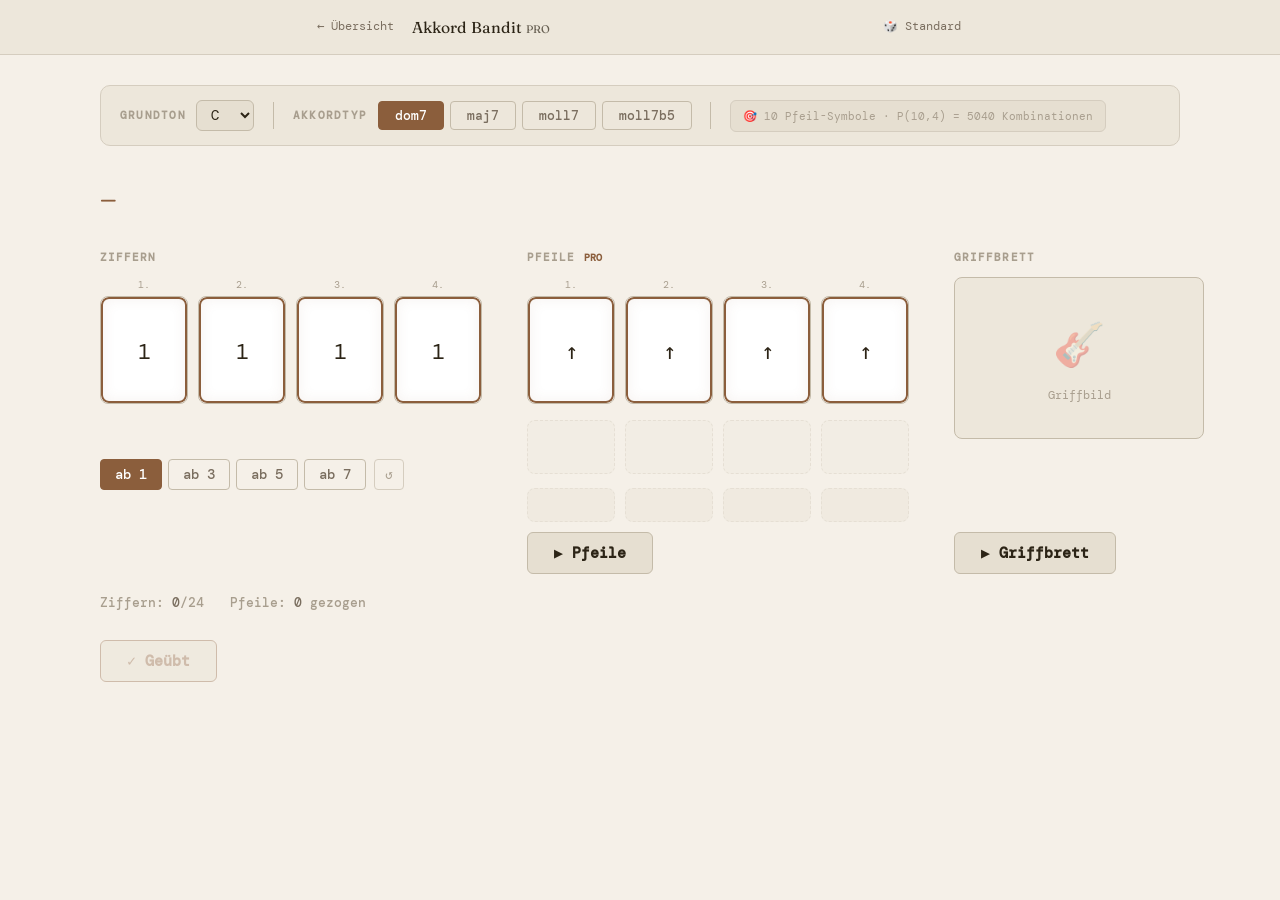
==== akkord-bandit-pro.html @ a1c58b9d "Akkord Bandit Pro: Silben-Kästchen unter Notations-Boxen Vier Text-Kästchen zeigen Rhythmus-Silben p" ====
<!DOCTYPE html>
<html lang="de">
<head>
  <meta charset="UTF-8">
  <meta name="viewport" content="width=device-width, initial-scale=1.0">
  <title>Akkord Bandit Pro – Gitarrenübungen</title>
  <link rel="icon" type="image/svg+xml" href="assets/favicon.svg">
  <link rel="stylesheet" href="assets/style.css">
  <style>
    body { display: flex; flex-direction: column; min-height: 100vh; }

    .page-main {
      flex: 1;
      overflow-x: auto;
      display: flex;
      justify-content: center;
      padding: 2rem 1.5rem 3rem;
    }

    .bandit-wrap {
      width: 100%;
      max-width: 1080px;
      display: flex;
      flex-direction: column;
      gap: 1.75rem;
    }

    /* ─── Settings bar ─────────────────────────────────── */
    .settings-bar {
      display: flex;
      align-items: center;
      gap: 1.25rem;
      flex-wrap: wrap;
      padding: 0.9rem 1.25rem;
      background: var(--surface);
      border: 1px solid var(--border);
      border-radius: var(--radius);
    }

    .settings-sep {
      width: 1px;
      height: 1.8rem;
      background: var(--border2);
      flex-shrink: 0;
    }

    .settings-group {
      display: flex;
      align-items: center;
      gap: 0.7rem;
    }

    .section-label {
      font-size: 0.7rem;
      font-weight: 600;
      color: var(--text3);
      text-transform: uppercase;
      letter-spacing: 0.12em;
      white-space: nowrap;
    }

    select {
      font-family: 'DM Mono', monospace;
      font-size: 0.9rem;
      background: var(--surface2);
      color: var(--text);
      border: 1px solid var(--border2);
      border-radius: 6px;
      padding: 5px 10px;
      cursor: pointer;
      outline: none;
    }
    select:focus { border-color: var(--accent); }

    .akkord-buttons { display: flex; gap: 6px; flex-wrap: wrap; }

    .akk-btn {
      padding: 5px 16px;
      font-family: 'DM Mono', monospace;
      font-size: 0.88rem;
      font-weight: 500;
      cursor: pointer;
      border-radius: 4px;
      background: transparent;
      color: var(--text2);
      border: 1px solid var(--border2);
      transition: all 0.15s;
    }
    .akk-btn:hover { border-color: var(--accent); color: var(--accent); }
    .akk-btn.aktiv { background: var(--accent); color: #fff; border-color: var(--accent); }

    /* ─── Akkord name ──────────────────────────────────── */
    .akkord-name-display {
      font-family: 'Fraunces', serif;
      font-size: 2.1rem;
      font-weight: 600;
      color: var(--accent);
      min-height: 2.6rem;
      letter-spacing: -0.01em;
    }

    .raeder-wrap {
      display: flex;
      flex-direction: column;
      gap: 1.25rem;
    }

    /* ─── Räder ────────────────────────────────────────── */
    .raeder-block { display: flex; gap: 0; align-items: stretch; }
    .rad-gruppe { display: flex; flex-direction: column; gap: 10px; }
    .rad-gruppe-titel {
      font-size: 0.72rem;
      font-weight: 600;
      color: var(--text3);
      text-transform: uppercase;
      letter-spacing: 0.1em;
    }
    .raeder-reihe { display: flex; gap: 10px; }
    .rad-wrap { display: flex; flex-direction: column; align-items: center; gap: 4px; }
    .rad-lbl { font-size: 0.65rem; color: var(--text3); }

    .rad-fenster {
      width: 88px;
      height: 108px;
      border: 1.5px solid var(--border2);
      border-radius: 8px;
      overflow: hidden;
      position: relative;
      background: #fff;
    }
    .rad-strip {
      position: absolute;
      width: 100%;
      display: flex;
      flex-direction: column;
    }
    .rad-zelle {
      height: 108px;
      display: flex;
      align-items: center;
      justify-content: center;
      font-size: 22px;        /* kleiner als Original wegen längerer Symbole */
      color: var(--text);
      letter-spacing: -0.05em;
    }
    .highlight {
      position: absolute;
      inset: 0;
      border: 2.5px solid var(--accent);
      border-radius: 8px;
      pointer-events: none;
      z-index: 10;
      box-shadow: inset 0 0 14px rgba(139,94,60,0.08);
    }

    /* ─── Ton-Pills ────────────────────────────────────── */
    .ton-pills-reihe { display: flex; gap: 10px; }
    .ton-pill {
      width: 88px;
      display: flex;
      flex-direction: column;
      align-items: center;
      gap: 3px;
      background: var(--surface2);
      border: 1px solid var(--border);
      border-radius: 8px;
      padding: 10px 6px;
      transition: all 0.2s;
    }
    .ton-pill.leer { background: transparent; border-color: transparent; }
    .ton-name { font-size: 20px; font-weight: 500; color: var(--accent); }
    .ton-funktion { font-size: 11px; color: var(--text3); }

    .trennlinie {
      width: 1px;
      background: var(--border);
      align-self: stretch;
      margin: 0 1.5rem;
    }

    /* ─── Buttons ──────────────────────────────────────── */
    .drehen-btn {
      padding: 10px 26px;
      font-family: 'DM Mono', monospace;
      font-size: 1rem;
      font-weight: 600;
      cursor: pointer;
      border-radius: 6px;
      background: var(--surface2);
      color: var(--text);
      border: 1px solid var(--border2);
      transition: all 0.15s;
      display: inline-flex;
      align-items: center;
      gap: 6px;
      white-space: nowrap;
    }
    .drehen-btn:hover  { border-color: var(--accent); color: var(--accent); background: var(--surface); }
    .drehen-btn:active { transform: scale(0.97); }
    .drehen-btn:disabled { opacity: 0.35; cursor: not-allowed; transform: none; }
    .drehen-btn.beide  { border-color: var(--accent); color: var(--accent); }
    .drehen-btn.beide:hover { background: var(--accent); color: #fff; }

    .start-buttons { display: flex; gap: 6px; flex-wrap: wrap; margin-top: 10px; }
    .start-btn {
      padding: 6px 14px;
      font-family: 'DM Mono', monospace;
      font-size: 0.9rem;
      font-weight: 500;
      cursor: pointer;
      border-radius: 4px;
      background: transparent;
      color: var(--text2);
      border: 1px solid var(--border2);
      transition: all 0.15s;
    }
    .start-btn:hover { border-color: var(--accent); color: var(--accent); }
    .start-btn.aktiv { background: var(--accent); color: #fff; border-color: var(--accent); }
    .start-btn:disabled { opacity: 0.35; cursor: not-allowed; }

    .reset-btn {
      padding: 6px 10px;
      font-family: 'DM Mono', monospace;
      font-size: 0.88rem;
      cursor: pointer;
      border-radius: 4px;
      background: transparent;
      color: var(--text3);
      border: 1px solid var(--border);
      transition: all 0.15s;
      margin-left: 2px;
    }
    .reset-btn:hover { border-color: var(--accent2); color: var(--accent2); }
    .reset-btn:disabled { opacity: 0.35; cursor: not-allowed; }

    /* ─── Zähler ───────────────────────────────────────── */
    .zaehler-reihe { display: flex; gap: 1.75rem; align-items: center; flex-wrap: wrap; }
    .zaehler { font-size: 0.85rem; font-weight: 500; color: var(--text3); }
    .zaehler span { color: var(--text2); }
    .neu-gemischt { font-size: 0.78rem; color: var(--accent2); font-style: italic; opacity: 0; transition: opacity 0.5s; }
    .neu-gemischt.show { opacity: 1; }

    /* ─── Pro-Badge ────────────────────────────────────── */
    .pro-info {
      font-size: 0.75rem;
      color: var(--text3);
      font-family: 'DM Mono', monospace;
      padding: 0.4rem 0.8rem;
      background: var(--surface2);
      border: 1px solid var(--border);
      border-radius: 6px;
      display: inline-flex;
      align-items: center;
      gap: 0.5rem;
    }

    /* ─── Griffbrett ───────────────────────────────────── */
    .griffbrett-gruppe {
      width: 250px;
      flex-shrink: 0;
    }

    .griffbild-frame {
      width: 100%;
      height: 162px;
      border: 1.5px solid var(--border2);
      border-radius: 8px;
      background: var(--surface);
      display: flex;
      align-items: center;
      justify-content: center;
      overflow: hidden;
      position: relative;
    }

    .griffbild-leer {
      display: flex;
      flex-direction: column;
      align-items: center;
      gap: 0.5rem;
      color: var(--text3);
      font-size: 0.78rem;
      pointer-events: none;
    }
    .griffbild-leer-icon { font-size: 2.8rem; opacity: 0.35; }

    #griffbild-img {
      width: 100%;
      height: 100%;
      object-fit: contain;
      display: none;
      opacity: 0;
      transition: opacity 0.22s ease;
    }

    /* ─── Notations-Kästchen ──────────────────────────── */
    .notation-reihe {
      display: flex;
      gap: 10px;
      margin-top: 6px;
    }
    .notation-box {
      width: 88px;
      height: 54px;
      border: 1.5px solid var(--border2);
      border-radius: 8px;
      background: var(--surface);
      display: flex;
      align-items: center;
      justify-content: center;
      color: var(--text);
      overflow: hidden;
      flex-shrink: 0;
    }
    .notation-box.leer {
      border-style: dashed;
      opacity: 0.3;
    }

    /* ─── Silben-Kästchen ──────────────────────────────── */
    .silben-reihe {
      display: flex;
      gap: 10px;
      margin-top: 4px;
    }
    .silben-box {
      width: 88px;
      min-height: 34px;
      border: 1.5px solid var(--border2);
      border-radius: 8px;
      background: var(--surface2);
      display: flex;
      align-items: center;
      justify-content: center;
      flex-shrink: 0;
      font-size: 0.7rem;
      font-family: 'DM Mono', monospace;
      color: var(--text2);
      text-align: center;
      padding: 4px 5px;
      line-height: 1.3;
    }
    .silben-box.leer {
      border-style: dashed;
      opacity: 0.3;
    }
    /* Bravura: SMuFL-Referenzfont, enthält 𝄾 (U+1D13E) und 𝄿 (U+1D13F) */
    @font-face {
      font-family: 'Bravura';
      src: url('assets/fonts/music-rests.woff2') format('woff2');
      font-display: swap;
    }
    .nrest {
      font-family: 'Bravura', 'Apple Symbols', 'Segoe UI Symbol', serif;
    }

    /* ─── Scrollbar ────────────────────────────────────── */
    ::-webkit-scrollbar { width: 4px; }
    ::-webkit-scrollbar-track { background: transparent; }
    ::-webkit-scrollbar-thumb { background: var(--border2); border-radius: 2px; }
  </style>
</head>
<body>

<header class="app-header">
  <div class="app-header-inner">
    <a class="back-btn" href="index.html">← Übersicht</a>
    <span class="header-title">Akkord Bandit <em style="font-style:normal;font-size:0.7em;opacity:0.7">PRO</em></span>
    <a class="btn btn-ghost btn-sm" href="akkord-bandit.html">🎲 Standard</a>
  </div>
</header>

<div class="page-main">
  <div class="bandit-wrap">

    <!-- Settings bar: Grundton + Akkordtyp -->
    <div class="settings-bar">
      <div class="settings-group">
        <span class="section-label">Grundton</span>
        <select id="grundton">
          <option>C</option><option>Db</option><option>D</option><option>Eb</option>
          <option>E</option><option>F</option><option>Gb</option><option>G</option>
          <option>Ab</option><option>A</option><option>Bb</option><option>B</option>
        </select>
      </div>
      <div class="settings-sep"></div>
      <div class="settings-group">
        <span class="section-label">Akkordtyp</span>
        <div class="akkord-buttons">
          <button class="akk-btn aktiv" data-typ="dom7" onclick="waehleAkkord('dom7',this)">dom7</button>
          <button class="akk-btn" data-typ="maj7" onclick="waehleAkkord('maj7',this)">maj7</button>
          <button class="akk-btn" data-typ="moll7" onclick="waehleAkkord('moll7',this)">moll7</button>
          <button class="akk-btn" data-typ="moll7b5" onclick="waehleAkkord('moll7b5',this)">moll7b5</button>
        </div>
      </div>
      <div class="settings-sep"></div>
      <span class="pro-info">🎯 10 Pfeil-Symbole · P(10,4) = 5040 Kombinationen</span>
    </div>

    <!-- Akkord name -->
    <div class="akkord-name-display" id="akkord-name">–</div>

    <!-- Practice area: Ziffern | Pfeile | Griffbrett -->
    <div class="raeder-wrap">
      <div class="raeder-block">

        <!-- Ziffern -->
        <div class="rad-gruppe">
          <div class="rad-gruppe-titel">Ziffern</div>
          <div class="raeder-reihe" id="raeder-a"></div>
          <div class="ton-pills-reihe" id="ton-pills"></div>
          <div class="start-buttons">
            <button class="start-btn aktiv" data-start="1" onclick="klickeZiffernStart('1')">ab 1</button>
            <button class="start-btn" data-start="3" onclick="klickeZiffernStart('3')">ab 3</button>
            <button class="start-btn" data-start="5" onclick="klickeZiffernStart('5')">ab 5</button>
            <button class="start-btn" data-start="7" onclick="klickeZiffernStart('7')">ab 7</button>
            <button class="reset-btn" id="reset-btn" onclick="resetZiffern()" title="Sequenz von vorne">↺</button>
          </div>
        </div>

        <div class="trennlinie"></div>

        <!-- Pfeile (Pro: 10 Symbole) -->
        <div class="rad-gruppe">
          <div class="rad-gruppe-titel">Pfeile <span style="font-size:0.65rem;color:var(--accent);letter-spacing:0">pro</span></div>
          <div class="raeder-reihe" id="raeder-b"></div>
          <div class="notation-reihe" id="notation-b"></div>
          <div class="silben-reihe" id="silben-b"></div>
          <div style="margin-top:auto">
            <button class="drehen-btn" id="btn-b" onclick="drehenEinzel('b')">▶ Pfeile</button>
          </div>
        </div>

        <div class="trennlinie"></div>

        <!-- Griffbrett -->
        <div class="rad-gruppe griffbrett-gruppe">
          <div class="rad-gruppe-titel">Griffbrett</div>
          <div class="griffbild-frame">
            <div class="griffbild-leer" id="griffbild-leer">
              <div class="griffbild-leer-icon">🎸</div>
              <span>Griffbild</span>
            </div>
            <img id="griffbild-img" alt="Griffbild">
          </div>
          <div style="margin-top:auto">
            <button class="drehen-btn" id="btn-griffbrett" onclick="zeigeGriffbild()">▶ Griffbrett</button>
          </div>
        </div>

      </div>

      <!-- Zähler -->
      <div class="zaehler-reihe">
        <div class="zaehler">Ziffern: <span id="zaehler-a">0</span>/24</div>
        <div class="zaehler">Pfeile: <span id="zaehler-b">0</span> gezogen</div>
        <div class="neu-gemischt" id="neu-gemischt-a"></div>
      </div>
    </div>

    <!-- Geübt -->
    <div>
      <button class="drehen-btn beide" id="btn-geuebt" onclick="markiereGeuebt()" disabled>✓ Geübt</button>
    </div>

  </div>
</div>

<script>
const akkordTypen = {
  dom7:    { label:'7',    toene:{'C':'C E G Bb','Db':'Db F Ab Cb','D':'D F# A C','Eb':'Eb G Bb Db','E':'E G# B D','F':'F A C Eb','Gb':'Gb Bb Db Fb','G':'G B D F','Ab':'Ab C Eb Gb','A':'A C# E G','Bb':'Bb D F Ab','B':'B D# F# A'}, funkt:{'1':'Grundton','3':'Terz','5':'Quinte','7':'b7'} },
  maj7:    { label:'maj7', toene:{'C':'C E G B','Db':'Db F Ab C','D':'D F# A C#','Eb':'Eb G Bb D','E':'E G# B D#','F':'F A C E','Gb':'Gb Bb Db F','G':'G B D F#','Ab':'Ab C Eb G','A':'A C# E G#','Bb':'Bb D F A','B':'B D# F# A#'}, funkt:{'1':'Grundton','3':'Terz','5':'Quinte','7':'7'} },
  moll7:   { label:'m7',   toene:{'C':'C Eb G Bb','Db':'Db E Ab Cb','D':'D F A C','Eb':'Eb Gb Bb Db','E':'E G B D','F':'F Ab C Eb','Gb':'Gb A Db Fb','G':'G Bb D F','Ab':'Ab B Eb Gb','A':'A C E G','Bb':'Bb Db F Ab','B':'B D F# A'}, funkt:{'1':'Grundton','3':'b3','5':'Quinte','7':'b7'} },
  moll7b5: { label:'m7b5', toene:{'C':'C Eb Gb Bb','Db':'Db E G Cb','D':'D F Ab C','Eb':'Eb Gb A Db','E':'E G Bb D','F':'F Ab B Eb','Gb':'Gb A C Fb','G':'G Bb Db F','Ab':'Ab B D Gb','A':'A C Eb G','Bb':'Bb Db E Ab','B':'B D F A'}, funkt:{'1':'Grundton','3':'b3','5':'b5','7':'b7'} }
};

const ziffernSymbole = ['1','3','5','7'];

// ── Erweiterte Pfeil-Symbole (10 Stück, keine Wiederholung in einer Kombo) ──
const pfeilSymbole = ['↑','↓','↑↑','↓↓','↑↓','↓↑','↓↓↑','↓↑↑','↓↑↓','↑↓↑'];

function allePerms(arr) {
  const res = [];
  (function p(a, cur) {
    if (!a.length) { res.push([...cur]); return; }
    a.forEach((v, i) => { const r = [...a]; r.splice(i, 1); p(r, [...cur, v]); });
  })(arr, []);
  return res;
}

function mische(arr) {
  const a = [...arr];
  for (let i = a.length - 1; i > 0; i--) {
    const j = Math.floor(Math.random() * (i + 1));
    [a[i], a[j]] = [a[j], a[i]];
  }
  return a;
}

const ziffernSequenzen = {
  '1': [
    ['1','3','5','7'],['1','3','7','5'],['1','5','3','7'],['1','5','7','3'],['1','7','3','5'],['1','7','5','3'],
    ['3','1','5','7'],['3','1','7','5'],['3','5','1','7'],['3','5','7','1'],['3','7','1','5'],['3','7','5','1'],
    ['5','1','3','7'],['5','1','7','3'],['5','3','1','7'],['5','3','7','1'],['5','7','1','3'],['5','7','3','1'],
    ['7','1','3','5'],['7','1','5','3'],['7','3','1','5'],['7','3','5','1'],['7','5','1','3'],['7','5','3','1'],
  ],
  '3': [
    ['3','1','5','7'],['3','1','7','5'],['3','5','1','7'],['3','5','7','1'],['3','7','1','5'],['3','7','5','1'],
    ['5','1','3','7'],['5','1','7','3'],['5','3','1','7'],['5','3','7','1'],['5','7','1','3'],['5','7','3','1'],
    ['7','1','3','5'],['7','1','5','3'],['7','3','1','5'],['7','3','5','1'],['7','5','1','3'],['7','5','3','1'],
    ['1','3','5','7'],['1','3','7','5'],['1','5','3','7'],['1','5','7','3'],['1','7','3','5'],['1','7','5','3'],
  ],
  '5': [
    ['5','1','3','7'],['5','1','7','3'],['5','3','1','7'],['5','3','7','1'],['5','7','1','3'],['5','7','3','1'],
    ['7','1','3','5'],['7','1','5','3'],['7','3','1','5'],['7','3','5','1'],['7','5','1','3'],['7','5','3','1'],
    ['1','3','5','7'],['1','3','7','5'],['1','5','3','7'],['1','5','7','3'],['1','7','3','5'],['1','7','5','3'],
    ['3','1','5','7'],['3','1','7','5'],['3','5','1','7'],['3','5','7','1'],['3','7','1','5'],['3','7','5','1'],
  ],
  '7': [
    ['7','1','3','5'],['7','1','5','3'],['7','3','1','5'],['7','3','5','1'],['7','5','1','3'],['7','5','3','1'],
    ['1','3','5','7'],['1','3','7','5'],['1','5','3','7'],['1','5','7','3'],['1','7','3','5'],['1','7','5','3'],
    ['3','1','5','7'],['3','1','7','5'],['3','5','1','7'],['3','5','7','1'],['3','7','1','5'],['3','7','5','1'],
    ['5','1','3','7'],['5','1','7','3'],['5','3','1','7'],['5','3','7','1'],['5','7','1','3'],['5','7','3','1'],
  ],
};

let aktiveZiffernSeq = ziffernSequenzen['1'];
let aktiveStart      = '1';
let gezogenA = 0, gezogenB = 0;
let laeuft = false;
let aktuellerTyp  = 'dom7';
let letzteZiffern = null;
let letztePfeile  = null;

// ── State-Persistenz ─────────────────────────────────────
const BANDIT_STATE_KEY = 'gitueben_bandit_pro_state';

function speichereState() {
  try {
    localStorage.setItem(BANDIT_STATE_KEY, JSON.stringify({
      aktuellerTyp,
      grundton:          document.getElementById('grundton').value,
      aktiveStart,
      gezogenA,
      gezogenB,
      letzteZiffern,
      letztePfeile,
      letzterGriffbildIdx,
      griffbildSichtbar: document.getElementById('griffbild-img').style.display === 'block',
    }));
  } catch(e) {}
}

function ladeState() {
  try {
    const raw = localStorage.getItem(BANDIT_STATE_KEY);
    if (!raw) return;
    const s = JSON.parse(raw);

    if (s.aktuellerTyp && akkordTypen[s.aktuellerTyp])       aktuellerTyp = s.aktuellerTyp;
    if (s.aktiveStart  && ziffernSequenzen[s.aktiveStart]) {
      aktiveStart      = s.aktiveStart;
      aktiveZiffernSeq = ziffernSequenzen[s.aktiveStart];
    }
    if (typeof s.gezogenA === 'number') gezogenA = s.gezogenA;
    if (typeof s.gezogenB === 'number') gezogenB = s.gezogenB;
    if (Array.isArray(s.letzteZiffern)) letzteZiffern = s.letzteZiffern;
    if (Array.isArray(s.letztePfeile) && s.letztePfeile.every(p => pfeilSymbole.includes(p))) letztePfeile = s.letztePfeile;
    if (typeof s.letzterGriffbildIdx === 'number') letzterGriffbildIdx = s.letzterGriffbildIdx;

    // Grundton
    if (s.grundton) document.getElementById('grundton').value = s.grundton;

    // Akkordtyp-Buttons
    document.querySelectorAll('.akk-btn').forEach(b =>
      b.classList.toggle('aktiv', b.dataset.typ === aktuellerTyp)
    );

    // Start-Buttons
    document.querySelectorAll('.start-btn').forEach(b =>
      b.classList.toggle('aktiv', b.dataset.start === aktiveStart)
    );

    // Zähler
    aktualisiereZaehler('a');
    aktualisiereZaehler('b');

    // Räder wiederherstellen
    if (letzteZiffern) animiereStrip('raeder-a', ziffernSymbole, letzteZiffern, () => zeigeAkkord(letzteZiffern));
    if (letztePfeile) {
      animiereStrip('raeder-b', pfeilSymbole, letztePfeile, () => {});
      aktualisiereNotation(letztePfeile);
      aktualisiereSilben(letztePfeile);
    }

    // Griffbild wiederherstellen
    if (s.griffbildSichtbar && letzterGriffbildIdx >= 0) {
      const img  = document.getElementById('griffbild-img');
      const leer = document.getElementById('griffbild-leer');
      img.src            = GRIFFBILDER[aktuellerTyp][letzterGriffbildIdx];
      img.style.display  = 'block';
      img.style.opacity  = '1';
      leer.style.display = 'none';
    }

    updateGeuebtBtn();
  } catch(e) {}
}

// ── Ziffern-Permutationen (wie Original) ─────────────────
function naechsteA() {
  if (gezogenA >= aktiveZiffernSeq.length) {
    gezogenA = 0;
    zeigeNeuGemischt('a', '↺ von vorne');
  }
  return aktiveZiffernSeq[gezogenA++];
}

function klickeZiffernStart(start) {
  if (laeuft) return;
  if (aktiveStart !== start) {
    aktiveStart = start;
    aktiveZiffernSeq = ziffernSequenzen[start];
    gezogenA = 0;
    document.querySelectorAll('.start-btn').forEach(b => b.classList.toggle('aktiv', b.dataset.start === start));
    aktualisiereZaehler('a');
  }
  drehenEinzel('a');
}

function resetZiffern() {
  gezogenA = 0;
  aktualisiereZaehler('a');
  const el = document.getElementById('neu-gemischt-a');
  el.textContent = '↺ zurückgesetzt'; el.classList.add('show');
  setTimeout(() => el.classList.remove('show'), 2000);
  speichereState();
}

function zeigeNeuGemischt(which, msg) {
  const el = document.getElementById('neu-gemischt-' + which);
  if (!el) return;
  el.textContent = msg || '↺ neu gemischt'; el.classList.add('show');
  setTimeout(() => el.classList.remove('show'), 2500);
}

// ── Pro: Zufällige Pfeil-Auswahl (4 verschiedene aus 10) ──
function zieheZufaelligePfeile() {
  const pool = [...pfeilSymbole];
  const result = [];
  for (let i = 0; i < 4; i++) {
    const idx = Math.floor(Math.random() * pool.length);
    result.push(pool.splice(idx, 1)[0]);
  }
  return result;
}

// ── Akkord ───────────────────────────────────────────────
function waehleAkkord(typ, btn) {
  aktuellerTyp = typ;
  document.querySelectorAll('.akk-btn').forEach(b => b.classList.remove('aktiv'));
  btn.classList.add('aktiv');
  if (letzteZiffern) zeigeAkkord(letzteZiffern);
  speichereState();
}

function zeigeAkkord(ziffern) {
  const grundton = document.getElementById('grundton').value;
  const typ = akkordTypen[aktuellerTyp];
  const alle = typ.toene[grundton].split(' ');
  const map = {}; ziffernSymbole.forEach((z, i) => map[z] = alle[i]);
  document.getElementById('akkord-name').textContent = grundton + typ.label + '  ·  ' + ziffern.join(' – ');
  ziffern.forEach((z, i) => {
    const pill = document.getElementById('pill-' + i);
    pill.classList.remove('leer');
    document.getElementById('pill-ton-' + i).textContent  = map[z];
    document.getElementById('pill-funk-' + i).textContent = typ.funkt[z];
  });
}

document.getElementById('grundton').addEventListener('change', () => {
  if (letzteZiffern) zeigeAkkord(letzteZiffern);
  speichereState();
});

// ── Räder ────────────────────────────────────────────────
// positionen = Anzahl der Räder (Stellen); symbole = alle wählbaren Werte je Rad
function erstelleRad(containerId, positionen, symbole) {
  const container = document.getElementById(containerId);
  for (let i = 0; i < positionen; i++) {
    const wrap    = document.createElement('div'); wrap.className = 'rad-wrap';
    const lbl     = document.createElement('div'); lbl.className  = 'rad-lbl'; lbl.textContent = (i + 1) + '.';
    const fenster = document.createElement('div'); fenster.className = 'rad-fenster';
    const strip   = document.createElement('div'); strip.className   = 'rad-strip'; strip.id = containerId + '-strip-' + i;
    const hl      = document.createElement('div'); hl.className      = 'highlight';
    symbole.forEach(s => {
      const div = document.createElement('div'); div.className = 'rad-zelle'; div.textContent = s;
      strip.appendChild(div);
    });
    fenster.appendChild(strip); fenster.appendChild(hl);
    wrap.appendChild(lbl); wrap.appendChild(fenster);
    container.appendChild(wrap);
    strip.style.transform = 'translateY(0px)';
  }
}

function erstellePills() {
  const container = document.getElementById('ton-pills');
  for (let i = 0; i < 4; i++) {
    const pill = document.createElement('div'); pill.className = 'ton-pill leer'; pill.id = 'pill-' + i;
    pill.innerHTML = `<span class="ton-name" id="pill-ton-${i}"></span><span class="ton-funktion" id="pill-funk-${i}"></span>`;
    container.appendChild(pill);
  }
}

function animiereStrip(containerId, symbole, ziel, cb) {
  const h = 108;
  for (let i = 0; i < 4; i++) {
    const strip = document.getElementById(containerId + '-strip-' + i);
    strip.style.transition = 'none';
    strip.style.transform  = `translateY(${-symbole.indexOf(ziel[i]) * h}px)`;
  }
  cb();
}

function aktualisiereZaehler(which) {
  document.getElementById('zaehler-' + which).textContent = which === 'a' ? gezogenA : gezogenB;
}

function sperreButtons(an) {
  document.querySelectorAll('.start-btn, .reset-btn, #btn-b').forEach(el => el.disabled = an);
}

function drehenEinzel(which) {
  if (laeuft) return;
  laeuft = true; sperreButtons(true);
  if (which === 'a') {
    const ziel = naechsteA(); aktualisiereZaehler('a');
    animiereStrip('raeder-a', ziffernSymbole, ziel, () => {
      letzteZiffern = ziel; zeigeAkkord(ziel);
      laeuft = false; sperreButtons(false); updateGeuebtBtn(); speichereState();
    });
  } else {
    // Pro: zufällige Auswahl von 4 verschiedenen Symbolen aus 10
    const ziel = zieheZufaelligePfeile();
    gezogenB++;
    aktualisiereZaehler('b');
    animiereStrip('raeder-b', pfeilSymbole, ziel, () => {
      letztePfeile = ziel;
      aktualisiereNotation(ziel);
      aktualisiereSilben(ziel);
      laeuft = false; sperreButtons(false); updateGeuebtBtn(); speichereState();
    });
  }
}

// ── Griffbild ────────────────────────────────────────────
const GRIFFBILDER = {
  dom7: [
    'assets/grafiken/d71111.png','assets/grafiken/d71120.png',
    'assets/grafiken/d71210.png','assets/grafiken/d71300.png',
    'assets/grafiken/d72200.png','assets/grafiken/d72210.png',
    'assets/grafiken/d73100.png','assets/grafiken/d74000.png',
  ],
  maj7: [
    'assets/grafiken/j71111.png','assets/grafiken/j71120.png',
    'assets/grafiken/j71210.png','assets/grafiken/j71300.png',
    'assets/grafiken/j72110.png','assets/grafiken/j72200.png',
    'assets/grafiken/j73100.png','assets/grafiken/j74000.png',
  ],
  moll7: [
    'assets/grafiken/m71111.png','assets/grafiken/m71120.png',
    'assets/grafiken/m71210.png','assets/grafiken/m71300.png',
    'assets/grafiken/m72110.png','assets/grafiken/m72200.png',
    'assets/grafiken/m73100.png','assets/grafiken/m74000.png',
  ],
  moll7b5: [
    'assets/grafiken/m7b51111.png','assets/grafiken/m7b51120.png',
    'assets/grafiken/m7b51210.png','assets/grafiken/m7b51300.png',
    'assets/grafiken/m7b52110.png','assets/grafiken/m7b52200.png',
    'assets/grafiken/m7b53100.png','assets/grafiken/m7b54000.png',
  ],
};
let letzterGriffbildIdx = -1;

function zeigeGriffbild() {
  const liste = GRIFFBILDER[aktuellerTyp];
  let idx;
  do { idx = Math.floor(Math.random() * liste.length); }
  while (liste.length > 1 && idx === letzterGriffbildIdx);
  letzterGriffbildIdx = idx;

  const img  = document.getElementById('griffbild-img');
  const leer = document.getElementById('griffbild-leer');
  img.style.opacity = '0';
  img.src = liste[idx];
  leer.style.display = 'none';
  img.style.display  = 'block';
  img.onload = () => requestAnimationFrame(() => { img.style.opacity = '1'; });
  speichereState();
}

// ── Geübt ────────────────────────────────────────────────
function updateGeuebtBtn() {
  document.getElementById('btn-geuebt').disabled = !(letzteZiffern && letztePfeile);
}

function zeitstempel() {
  const d = new Date();
  return `${String(d.getDate()).padStart(2,'0')}.${String(d.getMonth()+1).padStart(2,'0')}. ${String(d.getHours()).padStart(2,'0')}:${String(d.getMinutes()).padStart(2,'0')}`;
}

function markiereGeuebt() {
  if (!letzteZiffern || !letztePfeile) return;

  // Einfacher Zähler pro Akkordtyp (kein 576er-Raster, da 5040 Pfeil-Kombinationen)
  const PRO_KEY = 'gitueben_pro_geuebt';
  let zaehler = {};
  try { zaehler = JSON.parse(localStorage.getItem(PRO_KEY) || '{}'); } catch(e) {}
  zaehler[aktuellerTyp] = (zaehler[aktuellerTyp] || 0) + 1;
  localStorage.setItem(PRO_KEY, JSON.stringify(zaehler));

  const btn = document.getElementById('btn-geuebt');
  btn.textContent = '✓ Gespeichert';
  btn.style.cssText = 'background:var(--accent2);color:#fff;border-color:var(--accent2)';
  setTimeout(() => { btn.textContent = '✓ Geübt'; btn.style.cssText = ''; }, 1800);
}

// ── Rhythmische Notation ─────────────────────────────────
// Ein Kästchen = 1 Viertelnotenwert
// len 1 (↑/↓)         → Achtelpause  + Sechzehntelpause + 1 Sechzehntelnote
// len 2 (↑↑ etc.)     → Achtelpause  + 2 beamed Sechzehntelnoten
// len 3 (↓↓↑ etc.)    → Sechzehntelpause + 3 beamed Sechzehntelnoten
function notationSVG(symbol) {
  const ink = 'currentColor';

  // ── Noten-Bausteine ──────────────────────────────────
  const nh = (cx) =>
    `<ellipse cx="${cx}" cy="36" rx="5" ry="3.5" transform="rotate(-15 ${cx} 36)" fill="${ink}"/>`;

  const st = (cx) =>
    `<line x1="${cx+4.5}" y1="36" x2="${cx+4.5}" y2="14" stroke="${ink}" stroke-width="1.5"/>`;

  // Zwei Fähnchen für Sechzehntelnote (Einzelnote)
  const fl = (cx) => {
    const x = cx + 4.5;
    return `<path d="M ${x},14 C ${x+11},17 ${x+11},26 ${x+1},29" stroke="${ink}" stroke-width="1.5" fill="none" stroke-linecap="round"/>` +
           `<path d="M ${x},20 C ${x+11},23 ${x+11},32 ${x+1},35" stroke="${ink}" stroke-width="1.5" fill="none" stroke-linecap="round"/>`;
  };

  // Doppelbalken für beamed Sechzehntelnoten
  const bm = (cx1, cx2) =>
    `<rect x="${cx1+4.5}" y="14"  width="${cx2-cx1}" height="3.5" fill="${ink}"/>` +
    `<rect x="${cx1+4.5}" y="20"  width="${cx2-cx1}" height="3.5" fill="${ink}"/>`;

  // ── Pausenzeichen (offizielle Unicode-Musikzeichen) ─────
  // U+1D13E 𝄾 = Achtelpause     → Noto Sans Symbols 2 (Google Fonts)
  // U+1D13F 𝄿 = Sechzehntelpause
  // CSS-Klasse .nrest liefert den richtigen Font; \u{...} ist sichere ES6-Notation
  const er = (x, sz=26) =>
    `<text x="${x}" y="32" font-size="${sz}" class="nrest" fill="${ink}">\u{1D13E}</text>`;
  const sr = (x, sz=26) =>
    `<text x="${x}" y="32" font-size="${sz}" class="nrest" fill="${ink}">\u{1D13F}</text>`;

  // ── Zusammensetzen je Pfeil-Typ ──────────────────────
  let inner = '';
  const len = symbol.length;

  if (len === 1) {
    // Achtelpause | Sechzehntelpause | Sechzehntelnote
    inner = er(2, 22) + sr(22, 22) + nh(52) + st(52) + fl(52);
  } else if (len === 2) {
    // Achtelpause | 2 beamed Sechzehntelnoten
    inner = er(4) + nh(32) + st(32) + nh(56) + st(56) + bm(32, 56);
  } else {
    // Sechzehntelpause | 3 beamed Sechzehntelnoten
    inner = sr(4) + nh(25) + st(25) + nh(45) + st(45) + nh(64) + st(64) + bm(25, 64);
  }

  return `<svg xmlns="http://www.w3.org/2000/svg" viewBox="0 0 88 54" style="display:block">${inner}</svg>`;
}

function erstelleNotationsBoxen() {
  const container = document.getElementById('notation-b');
  container.innerHTML = '';
  for (let i = 0; i < 4; i++) {
    const box = document.createElement('div');
    box.className = 'notation-box leer';
    box.id = 'notation-box-' + i;
    container.appendChild(box);
  }
}

function aktualisiereNotation(pfeile) {
  pfeile.forEach((symbol, i) => {
    const box = document.getElementById('notation-box-' + i);
    if (!box) return;
    box.className = 'notation-box';
    box.innerHTML = notationSVG(symbol);
  });
}

// ── Silben (Rhythmus-Wörter) ──────────────────────────────
// Index = Position (0–3), Schlüssel = Anzahl Sechzehntel (1/2/3)
const SILBEN = [
  { 1: 'Chamä',      2: 'Antilo',           3: 'Es gibt ein'          },
  { 1: 'Rhino',      2: 'Salaman',          3: 'das nennt sich Pferd'  },
  { 1: 'die fahrn',  2: 'stehn im Dschung', 3: 'es ist so schön'       },
  { 1: 'nach Hel',   2: 'beieinan',         3: 'ich habs so gern'      },
];

function erstelleSilbenBoxen() {
  const container = document.getElementById('silben-b');
  container.innerHTML = '';
  for (let i = 0; i < 4; i++) {
    const box = document.createElement('div');
    box.className = 'silben-box leer';
    box.id = 'silben-box-' + i;
    container.appendChild(box);
  }
}

function aktualisiereSilben(pfeile) {
  pfeile.forEach((symbol, i) => {
    const box = document.getElementById('silben-box-' + i);
    if (!box) return;
    box.className = 'silben-box';
    box.textContent = SILBEN[i][symbol.length];
  });
}

// ── Init ─────────────────────────────────────────────────
// Ziffern: 4 Positionen, jede zeigt [1,3,5,7]
erstelleRad('raeder-a', 4, ziffernSymbole);
// Pfeile: genau 4 Positionen (wie Original), jede kann eines der 10 Symbole zeigen
erstelleRad('raeder-b', 4, pfeilSymbole);
erstelleNotationsBoxen();
erstelleSilbenBoxen();
erstellePills();

window.addEventListener('pageshow', (e) => {
  if (!e.persisted) ladeState();
});
</script>
</body>
</html>
---- assets/style.css ----
@import url('https://fonts.googleapis.com/css2?family=DM+Mono:ital,wght@0,300;0,400;0,500;1,400&family=Fraunces:ital,opsz,wght@0,9..144,300;0,9..144,400;0,9..144,600;1,9..144,400&display=swap');

*, *::before, *::after {
  box-sizing: border-box;
  margin: 0;
  padding: 0;
}

:root {
  --bg: #f5f0e8;
  --surface: #ede7db;
  --surface2: #e6dfd1;
  --border: #d5cdbf;
  --border2: #c4bba9;
  --text: #2c2416;
  --text2: #7a6e5f;
  --text3: #a89e8e;
  --accent: #8b5e3c;
  --accent2: #3d6b5e;
  --accent3: #9e4040;

  --radius: 10px;
  --radius-sm: 6px;
  --shadow: 0 1px 3px rgba(44,36,22,.08), 0 2px 8px rgba(44,36,22,.04);
  --transition: 140ms ease;
}

html {
  font-family: 'DM Mono', monospace;
  font-size: 15px;
  line-height: 1.6;
  color: var(--text);
  background: var(--bg);
  -webkit-font-smoothing: antialiased;
}

body {
  min-height: 100vh;
  background: var(--bg);
}

/* ─── Typography ─────────────────────────────────── */

h1, h2, h3 {
  font-family: 'Fraunces', serif;
  font-weight: 400;
  line-height: 1.2;
}

h1 { font-size: 1.9rem; }
h2 { font-size: 1.25rem; }
h3 { font-size: 1.05rem; }

code {
  font-family: 'DM Mono', monospace;
  font-size: 0.88em;
  background: var(--surface2);
  padding: 0.1em 0.35em;
  border-radius: 3px;
}

/* ─── Layout ─────────────────────────────────────── */

.container {
  max-width: 700px;
  margin: 0 auto;
  padding: 0 1.25rem;
}

/* ─── Header ─────────────────────────────────────── */

.app-header {
  background: var(--surface);
  border-bottom: 1px solid var(--border);
  position: sticky;
  top: 0;
  z-index: 100;
}

.app-header-inner {
  display: flex;
  align-items: center;
  gap: 0.6rem;
  padding: 0.85rem 1.25rem;
  max-width: 700px;
  margin: 0 auto;
}

.header-title {
  flex: 1;
  font-family: 'Fraunces', serif;
  font-size: 1.05rem;
  font-weight: 400;
  color: var(--text);
  white-space: nowrap;
  overflow: hidden;
  text-overflow: ellipsis;
}

.back-btn {
  display: inline-flex;
  align-items: center;
  gap: 0.25rem;
  color: var(--text2);
  text-decoration: none;
  font-size: 0.83rem;
  padding: 0.3rem 0.55rem;
  border-radius: var(--radius-sm);
  white-space: nowrap;
  transition: color var(--transition), background var(--transition);
}

.back-btn:hover {
  color: var(--text);
  background: var(--surface2);
}

/* ─── Sync Status ────────────────────────────────── */

.sync-status {
  font-size: 0.72rem;
  padding: 0.18rem 0.55rem;
  border-radius: 999px;
  display: inline-flex;
  align-items: center;
  gap: 0.3rem;
  white-space: nowrap;
  flex-shrink: 0;
  transition: all 0.3s ease;
}

.sync-status:empty { display: none; }

.sync-status.synced {
  color: var(--accent2);
  background: color-mix(in srgb, var(--accent2) 12%, transparent);
}

.sync-status.saving {
  color: var(--accent);
  background: color-mix(in srgb, var(--accent) 12%, transparent);
  animation: blink 1.4s ease-in-out infinite;
}

.sync-status.dirty {
  color: var(--accent3);
  background: color-mix(in srgb, var(--accent3) 12%, transparent);
}

.sync-status.offline {
  color: var(--text2);
  background: var(--surface2);
}

@keyframes blink {
  0%, 100% { opacity: 1; }
  50% { opacity: 0.5; }
}

/* ─── Main ───────────────────────────────────────── */

.main {
  padding: 1.5rem 0 5rem;
}

/* ─── Page Hero ──────────────────────────────────── */

.page-hero {
  padding: 1.75rem 0 1.25rem;
}

.page-hero-title {
  font-family: 'Fraunces', serif;
  font-size: 1.95rem;
  font-weight: 300;
  color: var(--text);
  margin-bottom: 0.3rem;
}

.page-hero-subtitle {
  font-size: 0.88rem;
  color: var(--text2);
}

/* ─── Section Header ─────────────────────────────── */

.section-header {
  display: flex;
  align-items: baseline;
  justify-content: space-between;
  gap: 1rem;
  margin-bottom: 0.85rem;
}

.section-title {
  font-family: 'Fraunces', serif;
  font-size: 1.05rem;
  font-weight: 400;
  color: var(--text);
}

/* ─── Cards ──────────────────────────────────────── */

.card {
  background: var(--surface);
  border: 1px solid var(--border);
  border-radius: var(--radius);
  padding: 1.2rem;
  transition: border-color var(--transition), box-shadow var(--transition);
}

.card:hover {
  border-color: var(--border2);
  box-shadow: var(--shadow);
}

.card-link {
  text-decoration: none;
  color: inherit;
  display: block;
}

.card-label {
  font-size: 0.7rem;
  text-transform: uppercase;
  letter-spacing: 0.09em;
  color: var(--text3);
  margin-bottom: 0.3rem;
}

.card-title {
  font-family: 'Fraunces', serif;
  font-size: 1.15rem;
  font-weight: 400;
  color: var(--text);
  margin-bottom: 0.45rem;
}

.card-desc {
  font-size: 0.83rem;
  color: var(--text2);
  margin-bottom: 0.8rem;
  line-height: 1.5;
}

.card-grid {
  display: grid;
  grid-template-columns: repeat(auto-fill, minmax(270px, 1fr));
  gap: 0.85rem;
}

/* ─── Progress Bar ───────────────────────────────── */

.progress-wrap {
  display: flex;
  align-items: center;
  gap: 0.6rem;
}

.progress-bar {
  flex: 1;
  height: 4px;
  background: var(--surface2);
  border-radius: 999px;
  overflow: hidden;
}

.progress-bar-fill {
  height: 100%;
  background: var(--accent2);
  border-radius: 999px;
  transition: width 0.45s ease;
  min-width: 0;
}

.progress-label {
  font-size: 0.72rem;
  color: var(--text3);
  white-space: nowrap;
  min-width: 2.2rem;
  text-align: right;
}

/* ─── Sequence Cards ─────────────────────────────── */

.seq-card {
  background: var(--surface);
  border: 1px solid var(--border);
  border-radius: var(--radius);
  margin-bottom: 0.9rem;
  overflow: hidden;
}

.seq-card-header {
  padding: 1rem 1.2rem 0.8rem;
  border-bottom: 1px solid var(--border);
}

.seq-card-title-row {
  display: flex;
  align-items: center;
  gap: 0.5rem;
  margin-bottom: 0.6rem;
}

.seq-card-title {
  font-family: 'Fraunces', serif;
  font-size: 1.02rem;
  font-weight: 400;
  color: var(--text);
  flex: 1;
}

.seq-card-body {
  padding: 0.3rem 0;
}

.seq-card-footer {
  padding: 0.45rem 0.85rem;
  border-top: 1px solid var(--border);
}

/* ─── Check Items ────────────────────────────────── */

.check-item {
  display: flex;
  align-items: center;
  gap: 0.75rem;
  padding: 0.45rem 1.2rem;
  transition: background var(--transition);
}

.check-item:hover {
  background: var(--surface2);
}

.check-item-label-wrap {
  display: flex;
  align-items: center;
  gap: 0.75rem;
  flex: 1;
  cursor: pointer;
}

.check-item input[type="checkbox"] {
  appearance: none;
  -webkit-appearance: none;
  width: 17px;
  height: 17px;
  border: 1.5px solid var(--border2);
  border-radius: 4px;
  background: var(--bg);
  cursor: pointer;
  flex-shrink: 0;
  transition: border-color var(--transition), background var(--transition);
  position: relative;
}

.check-item input[type="checkbox"]:hover {
  border-color: var(--accent2);
}

.check-item input[type="checkbox"]:checked {
  background: var(--accent2);
  border-color: var(--accent2);
}

.check-item input[type="checkbox"]:checked::after {
  content: '';
  position: absolute;
  top: 1.5px;
  left: 4.5px;
  width: 5px;
  height: 9px;
  border: 2px solid white;
  border-top: none;
  border-left: none;
  transform: rotate(43deg);
}

.check-item-label {
  font-size: 0.88rem;
  color: var(--text);
  transition: color var(--transition);
  line-height: 1.4;
}

.check-item-label.done {
  color: var(--text3);
  text-decoration: line-through;
}

/* ─── Delete Button ──────────────────────────────── */

.delete-btn {
  background: none;
  border: none;
  color: var(--text3);
  cursor: pointer;
  padding: 0.2rem 0.4rem;
  border-radius: 4px;
  font-size: 0.78rem;
  line-height: 1;
  transition: color var(--transition), background var(--transition);
  flex-shrink: 0;
}

.delete-btn:hover {
  color: var(--accent3);
  background: color-mix(in srgb, var(--accent3) 10%, transparent);
}

.check-item-delete {
  opacity: 0;
  transition: opacity var(--transition);
}

.check-item:hover .check-item-delete {
  opacity: 1;
}

@media (pointer: coarse) {
  .check-item-delete { opacity: 0.45; }
}

/* ─── Buttons ────────────────────────────────────── */

.btn {
  display: inline-flex;
  align-items: center;
  gap: 0.4rem;
  padding: 0.5rem 1rem;
  border-radius: var(--radius-sm);
  border: 1px solid transparent;
  font-family: 'DM Mono', monospace;
  font-size: 0.85rem;
  cursor: pointer;
  transition: all var(--transition);
  text-decoration: none;
  white-space: nowrap;
  line-height: 1;
}

.btn-primary {
  background: var(--accent);
  color: white;
  border-color: var(--accent);
}

.btn-primary:hover {
  background: color-mix(in srgb, var(--accent) 82%, black);
  border-color: color-mix(in srgb, var(--accent) 82%, black);
}

.btn-secondary {
  background: var(--surface2);
  color: var(--text2);
  border-color: var(--border);
}

.btn-secondary:hover {
  background: var(--border);
  color: var(--text);
}

.btn-ghost {
  background: transparent;
  color: var(--text2);
}

.btn-ghost:hover {
  background: var(--surface2);
  color: var(--text);
}

.btn-sm {
  padding: 0.3rem 0.65rem;
  font-size: 0.78rem;
}

/* ─── FAB ────────────────────────────────────────── */

.fab-wrap {
  position: fixed;
  bottom: 1.5rem;
  right: 1.5rem;
  z-index: 50;
}

.fab-wrap .btn {
  box-shadow: 0 2px 12px rgba(139,94,60,.35);
}

/* ─── Modal / Dialog ─────────────────────────────── */

dialog {
  position: fixed;
  inset: 0;
  margin: auto;
  background: var(--surface);
  border: 1px solid var(--border2);
  border-radius: var(--radius);
  padding: 1.5rem;
  width: min(440px, calc(100vw - 2rem));
  box-shadow: 0 8px 32px rgba(44,36,22,.18);
  color: var(--text);
}

dialog::backdrop {
  background: rgba(44, 36, 22, 0.3);
  backdrop-filter: blur(3px);
}

.dialog-title {
  font-family: 'Fraunces', serif;
  font-size: 1.15rem;
  font-weight: 400;
  color: var(--text);
  margin-bottom: 0.5rem;
}

.dialog-desc {
  font-size: 0.82rem;
  color: var(--text2);
  margin-bottom: 1.2rem;
  line-height: 1.65;
}

.dialog-actions {
  display: flex;
  gap: 0.5rem;
  justify-content: flex-end;
  margin-top: 1.2rem;
}

/* ─── Form Fields ────────────────────────────────── */

.field { margin-bottom: 1rem; }

.field-label {
  display: block;
  font-size: 0.72rem;
  color: var(--text2);
  margin-bottom: 0.3rem;
  text-transform: uppercase;
  letter-spacing: 0.06em;
}

.field-input {
  width: 100%;
  padding: 0.55rem 0.8rem;
  background: var(--bg);
  border: 1px solid var(--border);
  border-radius: var(--radius-sm);
  font-family: 'DM Mono', monospace;
  font-size: 0.9rem;
  color: var(--text);
  outline: none;
  transition: border-color var(--transition);
}

.field-input:focus {
  border-color: var(--accent);
}

.field-input::placeholder {
  color: var(--text3);
}

/* ─── Notice / Banner ────────────────────────────── */

.notice {
  display: flex;
  align-items: flex-start;
  gap: 0.65rem;
  background: color-mix(in srgb, var(--accent) 7%, var(--surface));
  border: 1px solid color-mix(in srgb, var(--accent) 22%, var(--border));
  border-radius: var(--radius-sm);
  padding: 0.7rem 1rem;
  margin-bottom: 1.25rem;
  font-size: 0.82rem;
  color: var(--text2);
  line-height: 1.55;
}

.notice a {
  color: var(--accent);
  text-decoration: none;
}

.notice a:hover {
  text-decoration: underline;
}

/* ─── Empty State ────────────────────────────────── */

.empty-state {
  text-align: center;
  padding: 3.5rem 1rem 2rem;
  color: var(--text3);
}

.empty-state-icon {
  font-size: 2.5rem;
  margin-bottom: 0.6rem;
  display: block;
}

.empty-state-text {
  font-size: 0.88rem;
  margin-bottom: 1.25rem;
}

/* ─── Coming Soon ────────────────────────────────── */

.coming-soon {
  text-align: center;
  padding: 4rem 1.5rem;
  color: var(--text3);
  border: 1px dashed var(--border2);
  border-radius: var(--radius);
}

/* ─── Utility ────────────────────────────────────── */

.text-muted { color: var(--text2); }
.text-xs { font-size: 0.75rem; }
.mt-1 { margin-top: 0.5rem; }

/* ─── Responsive ─────────────────────────────────── */

@media (max-width: 480px) {
  .card-grid { grid-template-columns: 1fr; }
  .page-hero-title { font-size: 1.55rem; }
  .fab-wrap { bottom: 1rem; right: 1rem; }
  h1 { font-size: 1.55rem; }
}
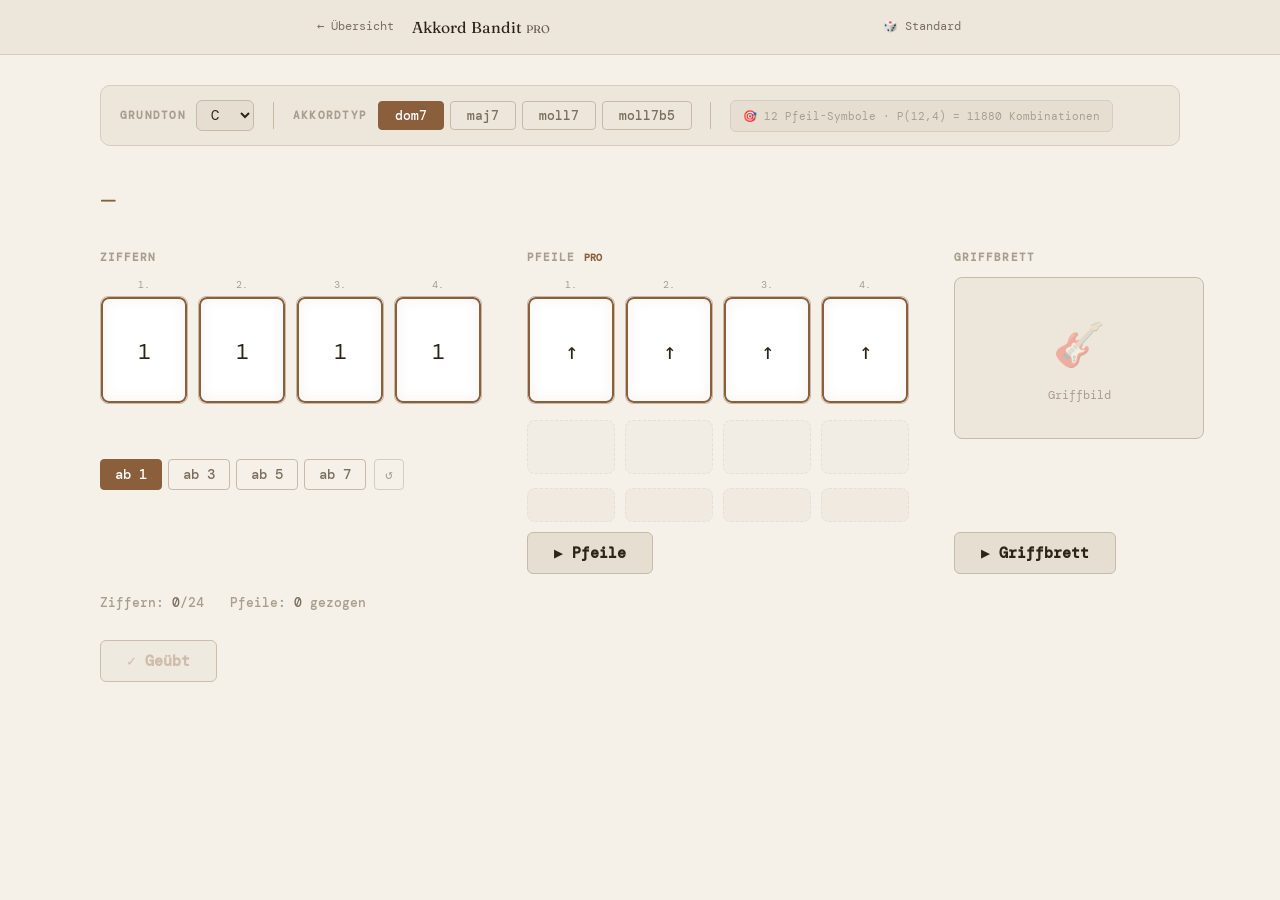
==== commit 1dceaaf6: "Zwei neue Pfeil-Symbole: ↓↓↓ und ↑↑↑ (12 Symbole, P(12,4) = 11880) - pfeilSymbole: +↓↓↓, +↑↑↑ → jetz" ====
--- a/akkord-bandit-pro.html
+++ b/akkord-bandit-pro.html
@@ -394,7 +394,7 @@
         </div>
       </div>
       <div class="settings-sep"></div>
-      <span class="pro-info">🎯 10 Pfeil-Symbole · P(10,4) = 5040 Kombinationen</span>
+      <span class="pro-info">🎯 12 Pfeil-Symbole · P(12,4) = 11880 Kombinationen</span>
     </div>
 
     <!-- Akkord name -->
@@ -477,7 +477,7 @@
 const ziffernSymbole = ['1','3','5','7'];
 
 // ── Erweiterte Pfeil-Symbole (10 Stück, keine Wiederholung in einer Kombo) ──
-const pfeilSymbole = ['↑','↓','↑↑','↓↓','↑↓','↓↑','↓↓↑','↓↑↑','↓↑↓','↑↓↑'];
+const pfeilSymbole = ['↑','↓','↑↑','↓↓','↑↓','↓↑','↓↓↑','↓↑↑','↓↑↓','↑↓↑','↓↓↓','↑↑↑'];
 
 function allePerms(arr) {
   const res = [];
@@ -813,7 +813,7 @@
 function markiereGeuebt() {
   if (!letzteZiffern || !letztePfeile) return;
 
-  // Einfacher Zähler pro Akkordtyp (kein 576er-Raster, da 5040 Pfeil-Kombinationen)
+  // Einfacher Zähler pro Akkordtyp (kein 576er-Raster, da 11880 Pfeil-Kombinationen)
   const PRO_KEY = 'gitueben_pro_geuebt';
   let zaehler = {};
   try { zaehler = JSON.parse(localStorage.getItem(PRO_KEY) || '{}'); } catch(e) {}
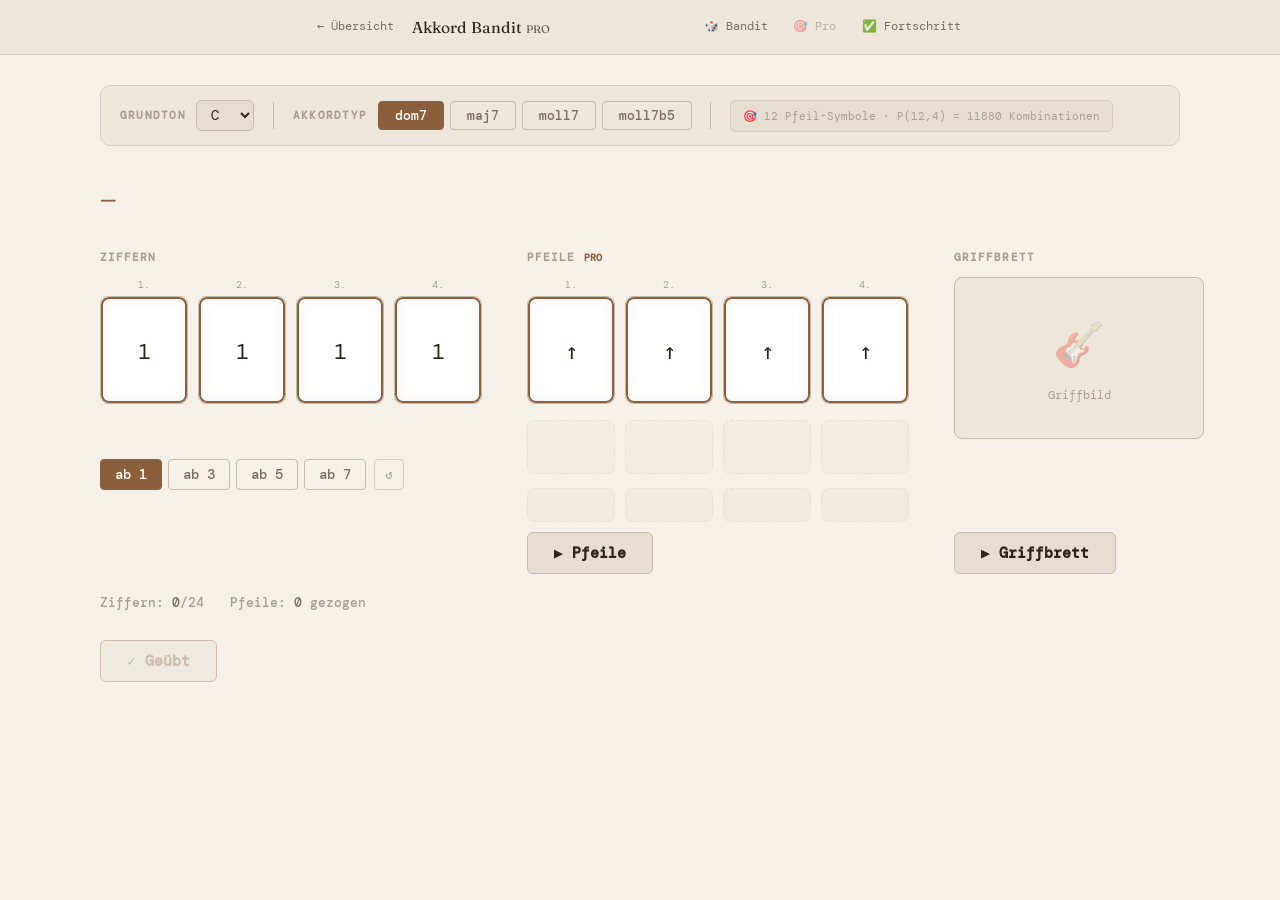
==== commit e4571c32: "Add nav links + Fortschritt Verlauf Pro-Spalte - Alle drei Seiten (Bandit, Pro, Fortschritt) haben j" ====
--- a/akkord-bandit-pro.html
+++ b/akkord-bandit-pro.html
@@ -366,7 +366,11 @@
   <div class="app-header-inner">
     <a class="back-btn" href="index.html">← Übersicht</a>
     <span class="header-title">Akkord Bandit <em style="font-style:normal;font-size:0.7em;opacity:0.7">PRO</em></span>
-    <a class="btn btn-ghost btn-sm" href="akkord-bandit.html">🎲 Standard</a>
+    <div style="display:flex;gap:4px;align-items:center">
+      <a class="btn btn-ghost btn-sm" href="akkord-bandit.html">🎲 Bandit</a>
+      <a class="btn btn-ghost btn-sm" style="opacity:0.45;pointer-events:none">🎯 Pro</a>
+      <a class="btn btn-ghost btn-sm" href="fortschritt.html">✅ Fortschritt</a>
+    </div>
   </div>
 </header>
 
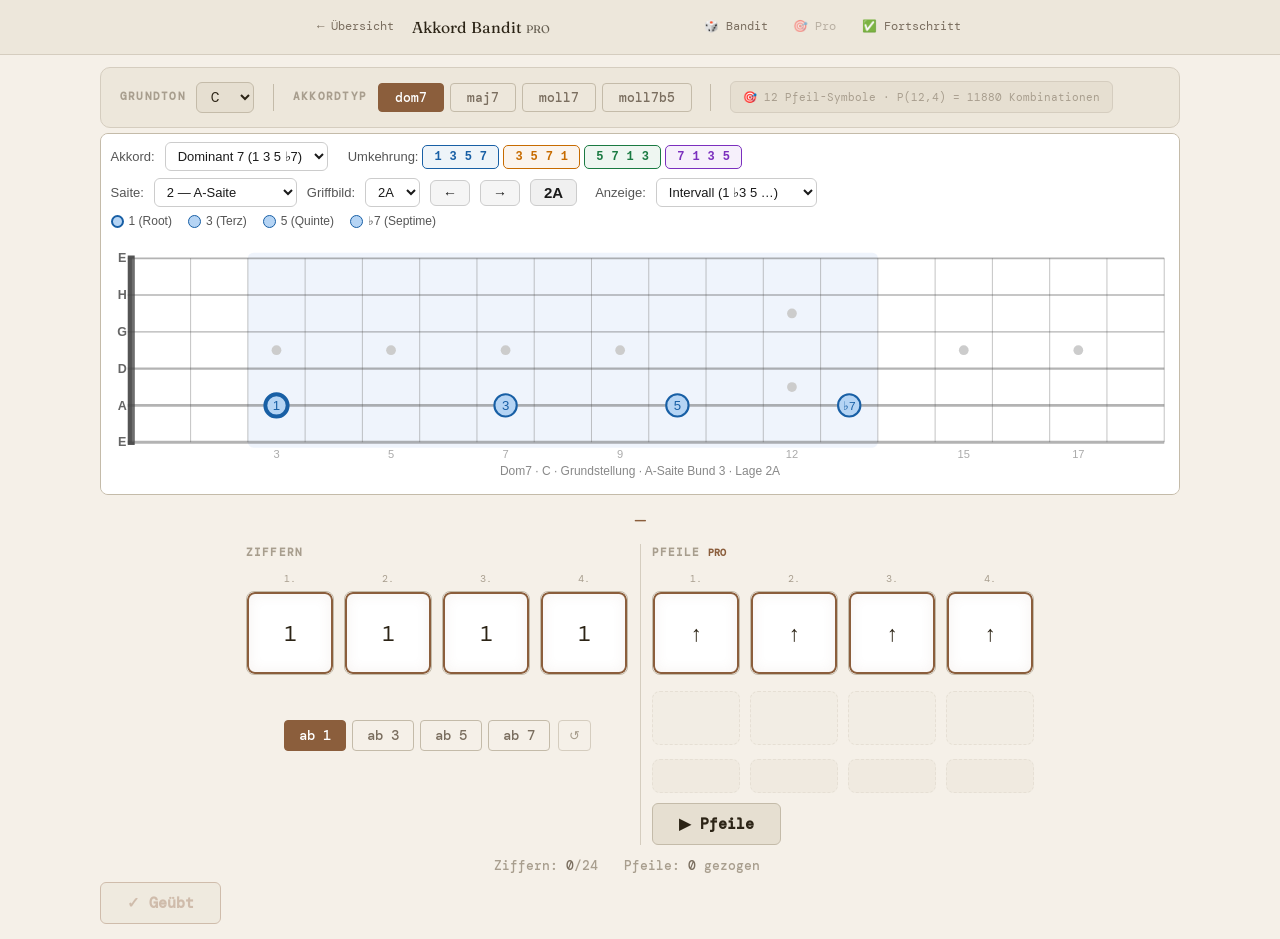
==== commit 3b704f87: "Abstand reduziert + Pro-Seite mit Griffbrett-Widget akkord-bandit.html: - bandit-wrap gap 0.6→0.35re" ====
--- a/akkord-bandit-pro.html
+++ b/akkord-bandit-pro.html
@@ -14,7 +14,7 @@
       overflow-x: auto;
       display: flex;
       justify-content: center;
-      padding: 2rem 1.5rem 3rem;
+      padding: 0.75rem 1rem 1rem;
     }
 
     .bandit-wrap {
@@ -22,7 +22,7 @@
       max-width: 1080px;
       display: flex;
       flex-direction: column;
-      gap: 1.75rem;
+      gap: 0.35rem;
     }
 
     /* ─── Settings bar ─────────────────────────────────── */
@@ -92,21 +92,22 @@
     /* ─── Akkord name ──────────────────────────────────── */
     .akkord-name-display {
       font-family: 'Fraunces', serif;
-      font-size: 2.1rem;
+      font-size: 1.6rem;
       font-weight: 600;
       color: var(--accent);
-      min-height: 2.6rem;
+      min-height: 1.6rem;
       letter-spacing: -0.01em;
+      text-align: center;
     }
 
     .raeder-wrap {
       display: flex;
       flex-direction: column;
-      gap: 1.25rem;
+      gap: 0.75rem;
     }
 
     /* ─── Räder ────────────────────────────────────────── */
-    .raeder-block { display: flex; gap: 0; align-items: stretch; }
+    .raeder-block { display: flex; gap: 0; align-items: stretch; justify-content: center; }
     .rad-gruppe { display: flex; flex-direction: column; gap: 10px; }
     .rad-gruppe-titel {
       font-size: 0.72rem;
@@ -121,7 +122,7 @@
 
     .rad-fenster {
       width: 88px;
-      height: 108px;
+      height: 84px;
       border: 1.5px solid var(--border2);
       border-radius: 8px;
       overflow: hidden;
@@ -135,7 +136,7 @@
       flex-direction: column;
     }
     .rad-zelle {
-      height: 108px;
+      height: 84px;
       display: flex;
       align-items: center;
       justify-content: center;
@@ -154,7 +155,7 @@
     }
 
     /* ─── Ton-Pills ────────────────────────────────────── */
-    .ton-pills-reihe { display: flex; gap: 10px; }
+    .ton-pills-reihe { display: flex; gap: 10px; justify-content: center; width: 100%; }
     .ton-pill {
       width: 88px;
       display: flex;
@@ -164,18 +165,18 @@
       background: var(--surface2);
       border: 1px solid var(--border);
       border-radius: 8px;
-      padding: 10px 6px;
+      padding: 5px 6px;
       transition: all 0.2s;
     }
     .ton-pill.leer { background: transparent; border-color: transparent; }
-    .ton-name { font-size: 20px; font-weight: 500; color: var(--accent); }
+    .ton-name { font-size: 16px; font-weight: 500; color: var(--accent); }
     .ton-funktion { font-size: 11px; color: var(--text3); }
 
     .trennlinie {
       width: 1px;
       background: var(--border);
       align-self: stretch;
-      margin: 0 1.5rem;
+      margin: 0 0.75rem;
     }
 
     /* ─── Buttons ──────────────────────────────────────── */
@@ -201,7 +202,7 @@
     .drehen-btn.beide  { border-color: var(--accent); color: var(--accent); }
     .drehen-btn.beide:hover { background: var(--accent); color: #fff; }
 
-    .start-buttons { display: flex; gap: 6px; flex-wrap: wrap; margin-top: 10px; }
+    .start-buttons { display: flex; gap: 6px; flex-wrap: wrap; margin-top: 10px; justify-content: center; width: 100%; }
     .start-btn {
       padding: 6px 14px;
       font-family: 'DM Mono', monospace;
@@ -234,7 +235,7 @@
     .reset-btn:disabled { opacity: 0.35; cursor: not-allowed; }
 
     /* ─── Zähler ───────────────────────────────────────── */
-    .zaehler-reihe { display: flex; gap: 1.75rem; align-items: center; flex-wrap: wrap; }
+    .zaehler-reihe { display: flex; gap: 1.75rem; align-items: center; flex-wrap: wrap; justify-content: center; }
     .zaehler { font-size: 0.85rem; font-weight: 500; color: var(--text3); }
     .zaehler span { color: var(--text2); }
     .neu-gemischt { font-size: 0.78rem; color: var(--accent2); font-style: italic; opacity: 0; transition: opacity 0.5s; }
@@ -254,43 +255,16 @@
       gap: 0.5rem;
     }
 
-    /* ─── Griffbrett ───────────────────────────────────── */
-    .griffbrett-gruppe {
-      width: 250px;
-      flex-shrink: 0;
-    }
-
-    .griffbild-frame {
-      width: 100%;
-      height: 162px;
+    /* ─── Griffbrett Widget ──────────────────────────────── */
+    .griffbrett-widget-wrap {
       border: 1.5px solid var(--border2);
       border-radius: 8px;
-      background: var(--surface);
-      display: flex;
-      align-items: center;
-      justify-content: center;
       overflow: hidden;
-      position: relative;
-    }
-
-    .griffbild-leer {
-      display: flex;
-      flex-direction: column;
-      align-items: center;
-      gap: 0.5rem;
-      color: var(--text3);
-      font-size: 0.78rem;
-      pointer-events: none;
-    }
-    .griffbild-leer-icon { font-size: 2.8rem; opacity: 0.35; }
-
-    #griffbild-img {
+    }
+    .griffbrett-widget-wrap iframe {
+      display: block;
       width: 100%;
-      height: 100%;
-      object-fit: contain;
-      display: none;
-      opacity: 0;
-      transition: opacity 0.22s ease;
+      border: none;
     }
 
     /* ─── Notations-Kästchen ──────────────────────────── */
@@ -401,10 +375,15 @@
       <span class="pro-info">🎯 12 Pfeil-Symbole · P(12,4) = 11880 Kombinationen</span>
     </div>
 
+    <!-- Griffbrett Widget -->
+    <div class="griffbrett-widget-wrap">
+      <iframe id="griffbrett-iframe" src="akkord_griffbrett.html" height="360"></iframe>
+    </div>
+
     <!-- Akkord name -->
     <div class="akkord-name-display" id="akkord-name">–</div>
 
-    <!-- Practice area: Ziffern | Pfeile | Griffbrett -->
+    <!-- Practice area: Ziffern | Pfeile -->
     <div class="raeder-wrap">
       <div class="raeder-block">
 
@@ -435,22 +414,7 @@
           </div>
         </div>
 
-        <div class="trennlinie"></div>
-
-        <!-- Griffbrett -->
-        <div class="rad-gruppe griffbrett-gruppe">
-          <div class="rad-gruppe-titel">Griffbrett</div>
-          <div class="griffbild-frame">
-            <div class="griffbild-leer" id="griffbild-leer">
-              <div class="griffbild-leer-icon">🎸</div>
-              <span>Griffbild</span>
-            </div>
-            <img id="griffbild-img" alt="Griffbild">
-          </div>
-          <div style="margin-top:auto">
-            <button class="drehen-btn" id="btn-griffbrett" onclick="zeigeGriffbild()">▶ Griffbrett</button>
-          </div>
-        </div>
+
 
       </div>
 
@@ -549,8 +513,6 @@
       gezogenB,
       letzteZiffern,
       letztePfeile,
-      letzterGriffbildIdx,
-      griffbildSichtbar: document.getElementById('griffbild-img').style.display === 'block',
     }));
   } catch(e) {}
 }
@@ -570,7 +532,6 @@
     if (typeof s.gezogenB === 'number') gezogenB = s.gezogenB;
     if (Array.isArray(s.letzteZiffern)) letzteZiffern = s.letzteZiffern;
     if (Array.isArray(s.letztePfeile) && s.letztePfeile.every(p => pfeilSymbole.includes(p))) letztePfeile = s.letztePfeile;
-    if (typeof s.letzterGriffbildIdx === 'number') letzterGriffbildIdx = s.letzterGriffbildIdx;
 
     // Grundton
     if (s.grundton) document.getElementById('grundton').value = s.grundton;
@@ -595,16 +556,6 @@
       animiereStrip('raeder-b', pfeilSymbole, letztePfeile, () => {});
       aktualisiereNotation(letztePfeile);
       aktualisiereSilben(letztePfeile);
-    }
-
-    // Griffbild wiederherstellen
-    if (s.griffbildSichtbar && letzterGriffbildIdx >= 0) {
-      const img  = document.getElementById('griffbild-img');
-      const leer = document.getElementById('griffbild-leer');
-      img.src            = GRIFFBILDER[aktuellerTyp][letzterGriffbildIdx];
-      img.style.display  = 'block';
-      img.style.opacity  = '1';
-      leer.style.display = 'none';
     }
 
     updateGeuebtBtn();
@@ -666,6 +617,7 @@
   btn.classList.add('aktiv');
   if (letzteZiffern) zeigeAkkord(letzteZiffern);
   speichereState();
+  syncGriffbrett();
 }
 
 function zeigeAkkord(ziffern) {
@@ -685,6 +637,7 @@
 document.getElementById('grundton').addEventListener('change', () => {
   if (letzteZiffern) zeigeAkkord(letzteZiffern);
   speichereState();
+  syncGriffbrett();
 });
 
 // ── Räder ────────────────────────────────────────────────
@@ -718,7 +671,7 @@
 }
 
 function animiereStrip(containerId, symbole, ziel, cb) {
-  const h = 108;
+  const h = 84;
   for (let i = 0; i < 4; i++) {
     const strip = document.getElementById(containerId + '-strip-' + i);
     strip.style.transition = 'none';
@@ -758,51 +711,7 @@
   }
 }
 
-// ── Griffbild ────────────────────────────────────────────
-const GRIFFBILDER = {
-  dom7: [
-    'assets/grafiken/d71111.png','assets/grafiken/d71120.png',
-    'assets/grafiken/d71210.png','assets/grafiken/d71300.png',
-    'assets/grafiken/d72200.png','assets/grafiken/d72210.png',
-    'assets/grafiken/d73100.png','assets/grafiken/d74000.png',
-  ],
-  maj7: [
-    'assets/grafiken/j71111.png','assets/grafiken/j71120.png',
-    'assets/grafiken/j71210.png','assets/grafiken/j71300.png',
-    'assets/grafiken/j72110.png','assets/grafiken/j72200.png',
-    'assets/grafiken/j73100.png','assets/grafiken/j74000.png',
-  ],
-  moll7: [
-    'assets/grafiken/m71111.png','assets/grafiken/m71120.png',
-    'assets/grafiken/m71210.png','assets/grafiken/m71300.png',
-    'assets/grafiken/m72110.png','assets/grafiken/m72200.png',
-    'assets/grafiken/m73100.png','assets/grafiken/m74000.png',
-  ],
-  moll7b5: [
-    'assets/grafiken/m7b51111.png','assets/grafiken/m7b51120.png',
-    'assets/grafiken/m7b51210.png','assets/grafiken/m7b51300.png',
-    'assets/grafiken/m7b52110.png','assets/grafiken/m7b52200.png',
-    'assets/grafiken/m7b53100.png','assets/grafiken/m7b54000.png',
-  ],
-};
-let letzterGriffbildIdx = -1;
-
-function zeigeGriffbild() {
-  const liste = GRIFFBILDER[aktuellerTyp];
-  let idx;
-  do { idx = Math.floor(Math.random() * liste.length); }
-  while (liste.length > 1 && idx === letzterGriffbildIdx);
-  letzterGriffbildIdx = idx;
-
-  const img  = document.getElementById('griffbild-img');
-  const leer = document.getElementById('griffbild-leer');
-  img.style.opacity = '0';
-  img.src = liste[idx];
-  leer.style.display = 'none';
-  img.style.display  = 'block';
-  img.onload = () => requestAnimationFrame(() => { img.style.opacity = '1'; });
-  speichereState();
-}
+
 
 // ── Geübt ────────────────────────────────────────────────
 function updateGeuebtBtn() {
@@ -933,6 +842,16 @@
   });
 }
 
+// ── Griffbrett Sync ──────────────────────────────────────
+function syncGriffbrett() {
+  const iframe = document.getElementById('griffbrett-iframe');
+  if (!iframe || !iframe.contentWindow) return;
+  iframe.contentWindow.postMessage({
+    chord:    aktuellerTyp,
+    grundton: document.getElementById('grundton').value,
+  }, '*');
+}
+
 // ── Init ─────────────────────────────────────────────────
 // Ziffern: 4 Positionen, jede zeigt [1,3,5,7]
 erstelleRad('raeder-a', 4, ziffernSymbole);
@@ -942,8 +861,11 @@
 erstelleSilbenBoxen();
 erstellePills();
 
+document.getElementById('griffbrett-iframe').addEventListener('load', syncGriffbrett);
+
 window.addEventListener('pageshow', (e) => {
   if (!e.persisted) ladeState();
+  syncGriffbrett();
 });
 </script>
 </body>
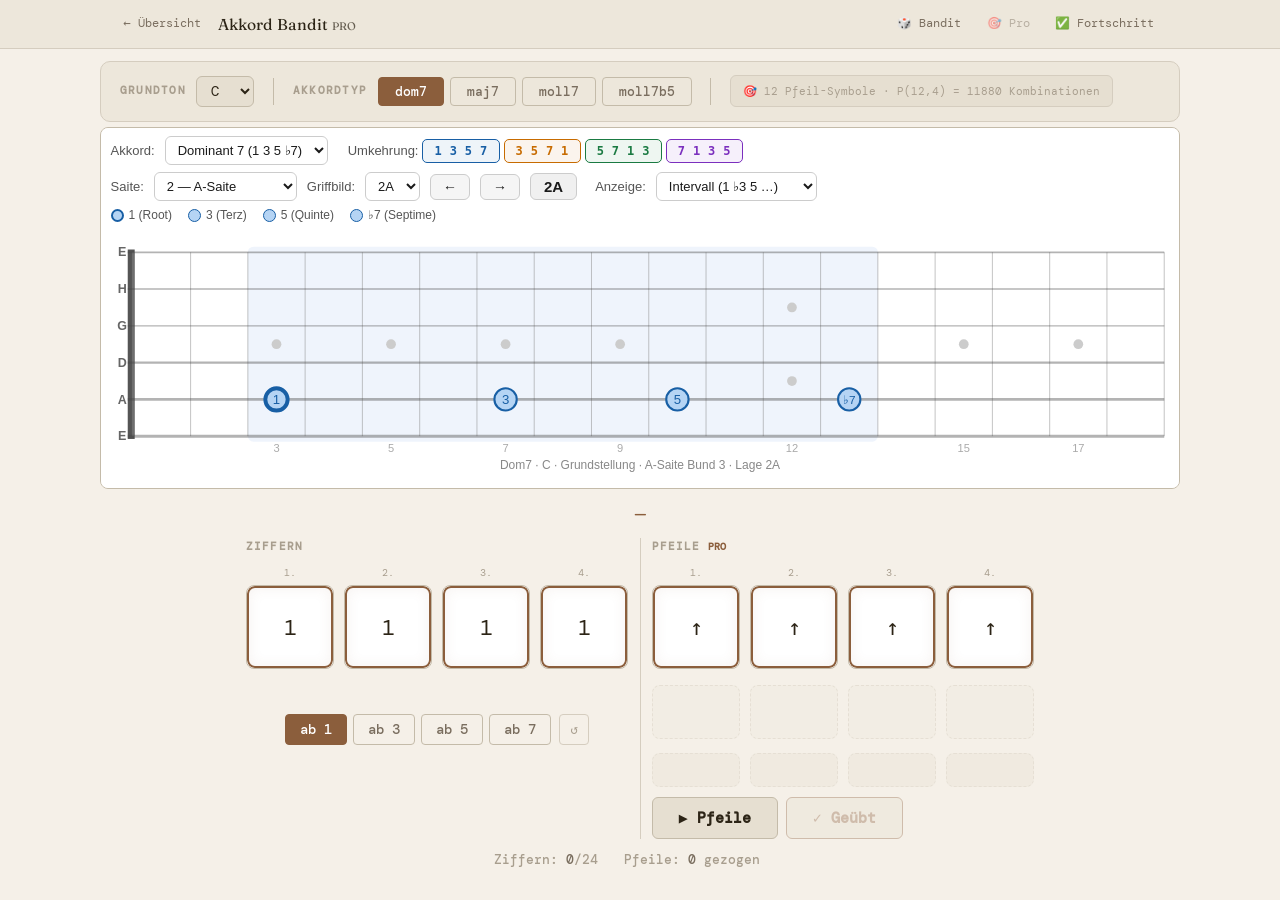
==== commit 2efa0a01: "UX: Geübt-Button neben Pfeile, Header breiter ausgerichtet - akkord-bandit.html + akkord-bandit-pro." ====
--- a/akkord-bandit-pro.html
+++ b/akkord-bandit-pro.html
@@ -409,8 +409,9 @@
           <div class="raeder-reihe" id="raeder-b"></div>
           <div class="notation-reihe" id="notation-b"></div>
           <div class="silben-reihe" id="silben-b"></div>
-          <div style="margin-top:auto">
+          <div style="margin-top:auto;display:flex;gap:8px;flex-wrap:wrap">
             <button class="drehen-btn" id="btn-b" onclick="drehenEinzel('b')">▶ Pfeile</button>
+            <button class="drehen-btn beide" id="btn-geuebt" onclick="markiereGeuebt()" disabled>✓ Geübt</button>
           </div>
         </div>
 
@@ -426,10 +427,6 @@
       </div>
     </div>
 
-    <!-- Geübt -->
-    <div>
-      <button class="drehen-btn beide" id="btn-geuebt" onclick="markiereGeuebt()" disabled>✓ Geübt</button>
-    </div>
 
   </div>
 </div>
--- a/assets/style.css
+++ b/assets/style.css
@@ -81,8 +81,8 @@
   display: flex;
   align-items: center;
   gap: 0.6rem;
-  padding: 0.85rem 1.25rem;
-  max-width: 700px;
+  padding: 0.65rem 1rem;
+  max-width: 1080px;
   margin: 0 auto;
 }
 
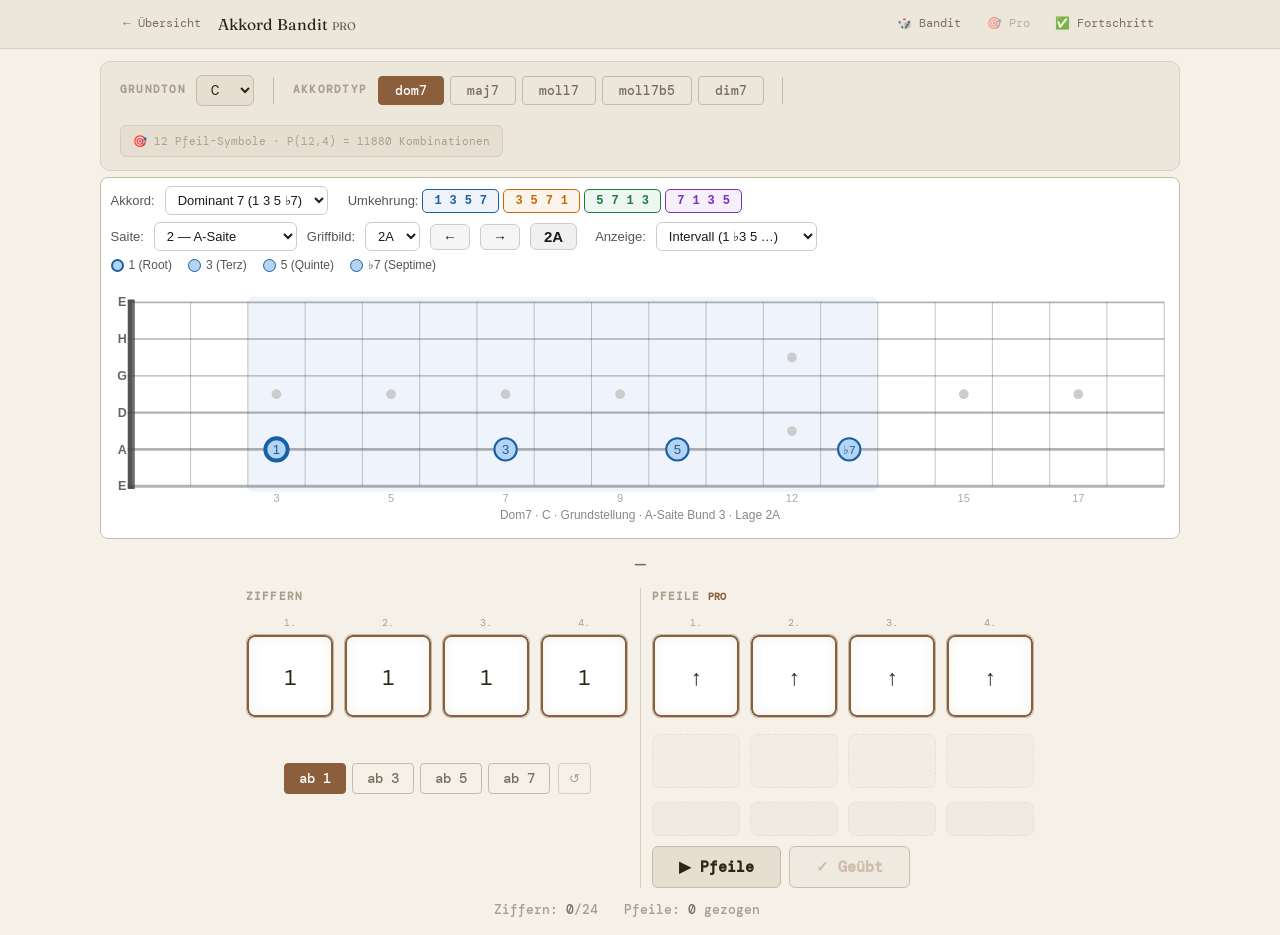
==== commit e0cf4afd: "feat: Ganz verminderter Akkord (dim7) hinzugefügt Neuer Akkordtyp dim7 (1 b3 b5 bb7) in allen vier S" ====
--- a/akkord-bandit-pro.html
+++ b/akkord-bandit-pro.html
@@ -369,6 +369,7 @@
           <button class="akk-btn" data-typ="maj7" onclick="waehleAkkord('maj7',this)">maj7</button>
           <button class="akk-btn" data-typ="moll7" onclick="waehleAkkord('moll7',this)">moll7</button>
           <button class="akk-btn" data-typ="moll7b5" onclick="waehleAkkord('moll7b5',this)">moll7b5</button>
+          <button class="akk-btn" data-typ="dim7" onclick="waehleAkkord('dim7',this)">dim7</button>
         </div>
       </div>
       <div class="settings-sep"></div>
@@ -436,7 +437,8 @@
   dom7:    { label:'7',    toene:{'C':'C E G Bb','Db':'Db F Ab Cb','D':'D F# A C','Eb':'Eb G Bb Db','E':'E G# B D','F':'F A C Eb','Gb':'Gb Bb Db Fb','G':'G B D F','Ab':'Ab C Eb Gb','A':'A C# E G','Bb':'Bb D F Ab','B':'B D# F# A'}, funkt:{'1':'Grundton','3':'Terz','5':'Quinte','7':'b7'} },
   maj7:    { label:'maj7', toene:{'C':'C E G B','Db':'Db F Ab C','D':'D F# A C#','Eb':'Eb G Bb D','E':'E G# B D#','F':'F A C E','Gb':'Gb Bb Db F','G':'G B D F#','Ab':'Ab C Eb G','A':'A C# E G#','Bb':'Bb D F A','B':'B D# F# A#'}, funkt:{'1':'Grundton','3':'Terz','5':'Quinte','7':'7'} },
   moll7:   { label:'m7',   toene:{'C':'C Eb G Bb','Db':'Db E Ab Cb','D':'D F A C','Eb':'Eb Gb Bb Db','E':'E G B D','F':'F Ab C Eb','Gb':'Gb A Db Fb','G':'G Bb D F','Ab':'Ab B Eb Gb','A':'A C E G','Bb':'Bb Db F Ab','B':'B D F# A'}, funkt:{'1':'Grundton','3':'b3','5':'Quinte','7':'b7'} },
-  moll7b5: { label:'m7b5', toene:{'C':'C Eb Gb Bb','Db':'Db E G Cb','D':'D F Ab C','Eb':'Eb Gb A Db','E':'E G Bb D','F':'F Ab B Eb','Gb':'Gb A C Fb','G':'G Bb Db F','Ab':'Ab B D Gb','A':'A C Eb G','Bb':'Bb Db E Ab','B':'B D F A'}, funkt:{'1':'Grundton','3':'b3','5':'b5','7':'b7'} }
+  moll7b5: { label:'m7b5', toene:{'C':'C Eb Gb Bb','Db':'Db E G Cb','D':'D F Ab C','Eb':'Eb Gb A Db','E':'E G Bb D','F':'F Ab B Eb','Gb':'Gb A C Fb','G':'G Bb Db F','Ab':'Ab B D Gb','A':'A C Eb G','Bb':'Bb Db E Ab','B':'B D F A'}, funkt:{'1':'Grundton','3':'b3','5':'b5','7':'b7'} },
+  dim7:    { label:'dim7', toene:{'C':'C Eb Gb A','Db':'Db E G Bb','D':'D F Ab B','Eb':'Eb Gb A C','E':'E G Bb Db','F':'F Ab B D','Gb':'Gb A C Eb','G':'G Bb Db E','Ab':'Ab B D F','A':'A C Eb Gb','Bb':'Bb Db E G','B':'B D F Ab'}, funkt:{'1':'Grundton','3':'b3','5':'b5','7':'bb7'} }
 };
 
 const ziffernSymbole = ['1','3','5','7'];
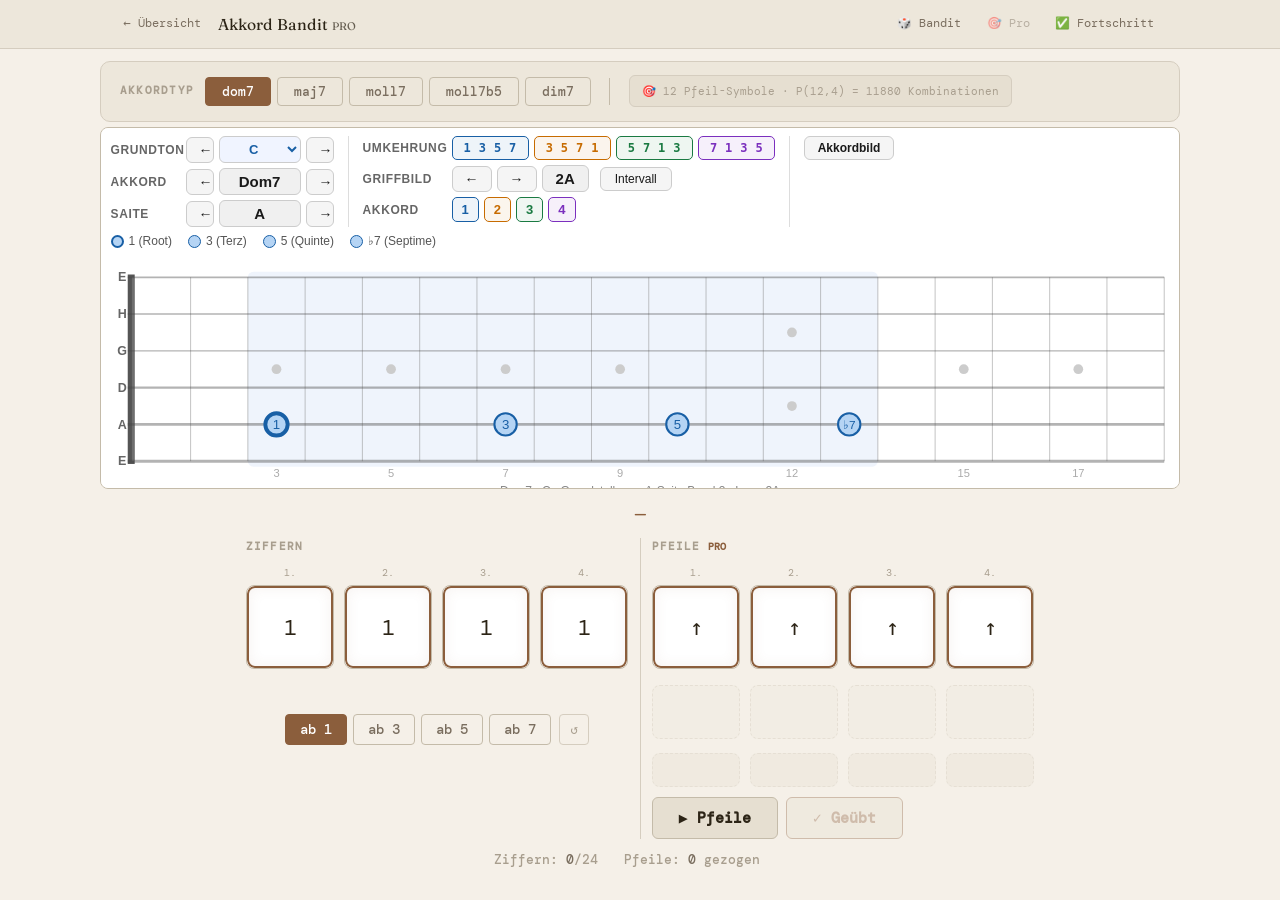
==== commit 0dabe3e0: "Overlay: dezente Einheitsfarbe + Tonnamen; Grundton aus Header entfernt - Griffbild-Overlay: alle Vo" ====
--- a/akkord-bandit-pro.html
+++ b/akkord-bandit-pro.html
@@ -351,17 +351,15 @@
 <div class="page-main">
   <div class="bandit-wrap">
 
-    <!-- Settings bar: Grundton + Akkordtyp -->
+    <!-- Grundton – versteckt, wird vom Griffbrett-Widget gesteuert -->
+    <select id="grundton" style="position:absolute;left:-9999px" aria-hidden="true">
+      <option>C</option><option>Db</option><option>D</option><option>Eb</option>
+      <option>E</option><option>F</option><option>Gb</option><option>G</option>
+      <option>Ab</option><option>A</option><option>Bb</option><option>B</option>
+    </select>
+
+    <!-- Settings bar: Akkordtyp -->
     <div class="settings-bar">
-      <div class="settings-group">
-        <span class="section-label">Grundton</span>
-        <select id="grundton">
-          <option>C</option><option>Db</option><option>D</option><option>Eb</option>
-          <option>E</option><option>F</option><option>Gb</option><option>G</option>
-          <option>Ab</option><option>A</option><option>Bb</option><option>B</option>
-        </select>
-      </div>
-      <div class="settings-sep"></div>
       <div class="settings-group">
         <span class="section-label">Akkordtyp</span>
         <div class="akkord-buttons">
@@ -862,6 +860,14 @@
 
 document.getElementById('griffbrett-iframe').addEventListener('load', syncGriffbrett);
 
+window.addEventListener('message', (e) => {
+  if (e.data && e.data.grundtonUpdate) {
+    document.getElementById('grundton').value = e.data.grundtonUpdate;
+    if (typeof letzteZiffern !== 'undefined' && letzteZiffern) zeigeAkkord(letzteZiffern);
+    speichereState();
+  }
+});
+
 window.addEventListener('pageshow', (e) => {
   if (!e.persisted) ladeState();
   syncGriffbrett();
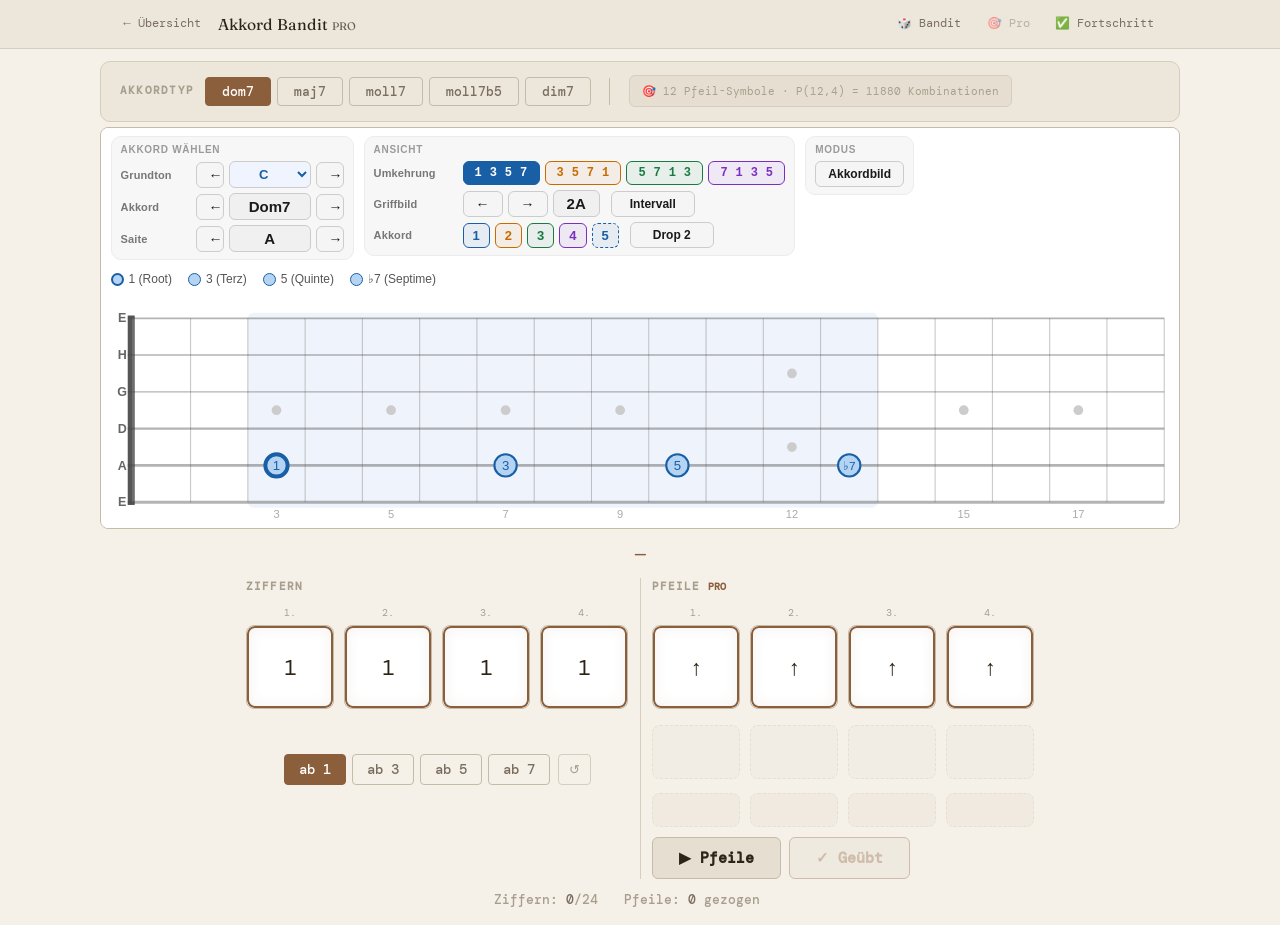
==== commit 7012c2a9: "Erscheinungsbild: Gruppen-Karten, einheitliche Toggles, klare Aktiv-Zustände - Steuerung in drei dez" ====
--- a/akkord-bandit-pro.html
+++ b/akkord-bandit-pro.html
@@ -376,7 +376,7 @@
 
     <!-- Griffbrett Widget -->
     <div class="griffbrett-widget-wrap">
-      <iframe id="griffbrett-iframe" src="akkord_griffbrett.html" height="360"></iframe>
+      <iframe id="griffbrett-iframe" src="akkord_griffbrett.html" height="400"></iframe>
     </div>
 
     <!-- Akkord name -->
